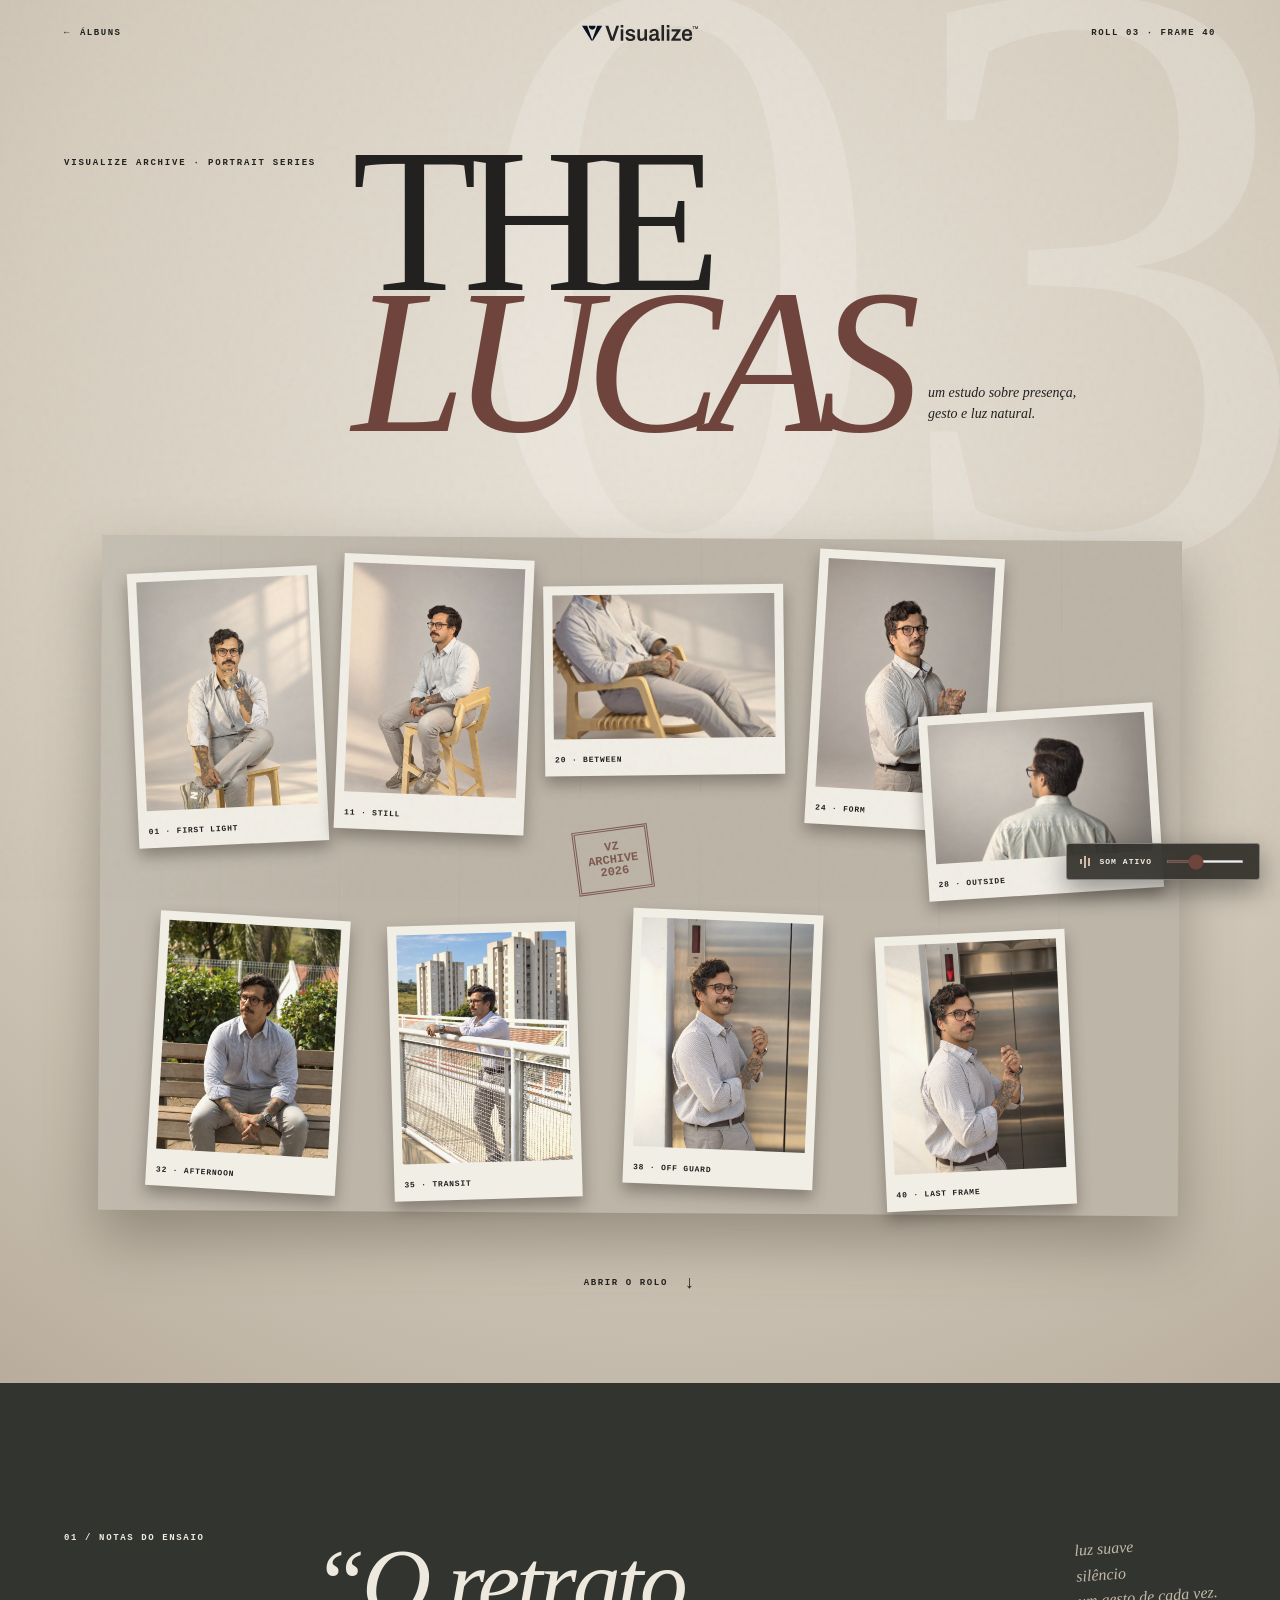
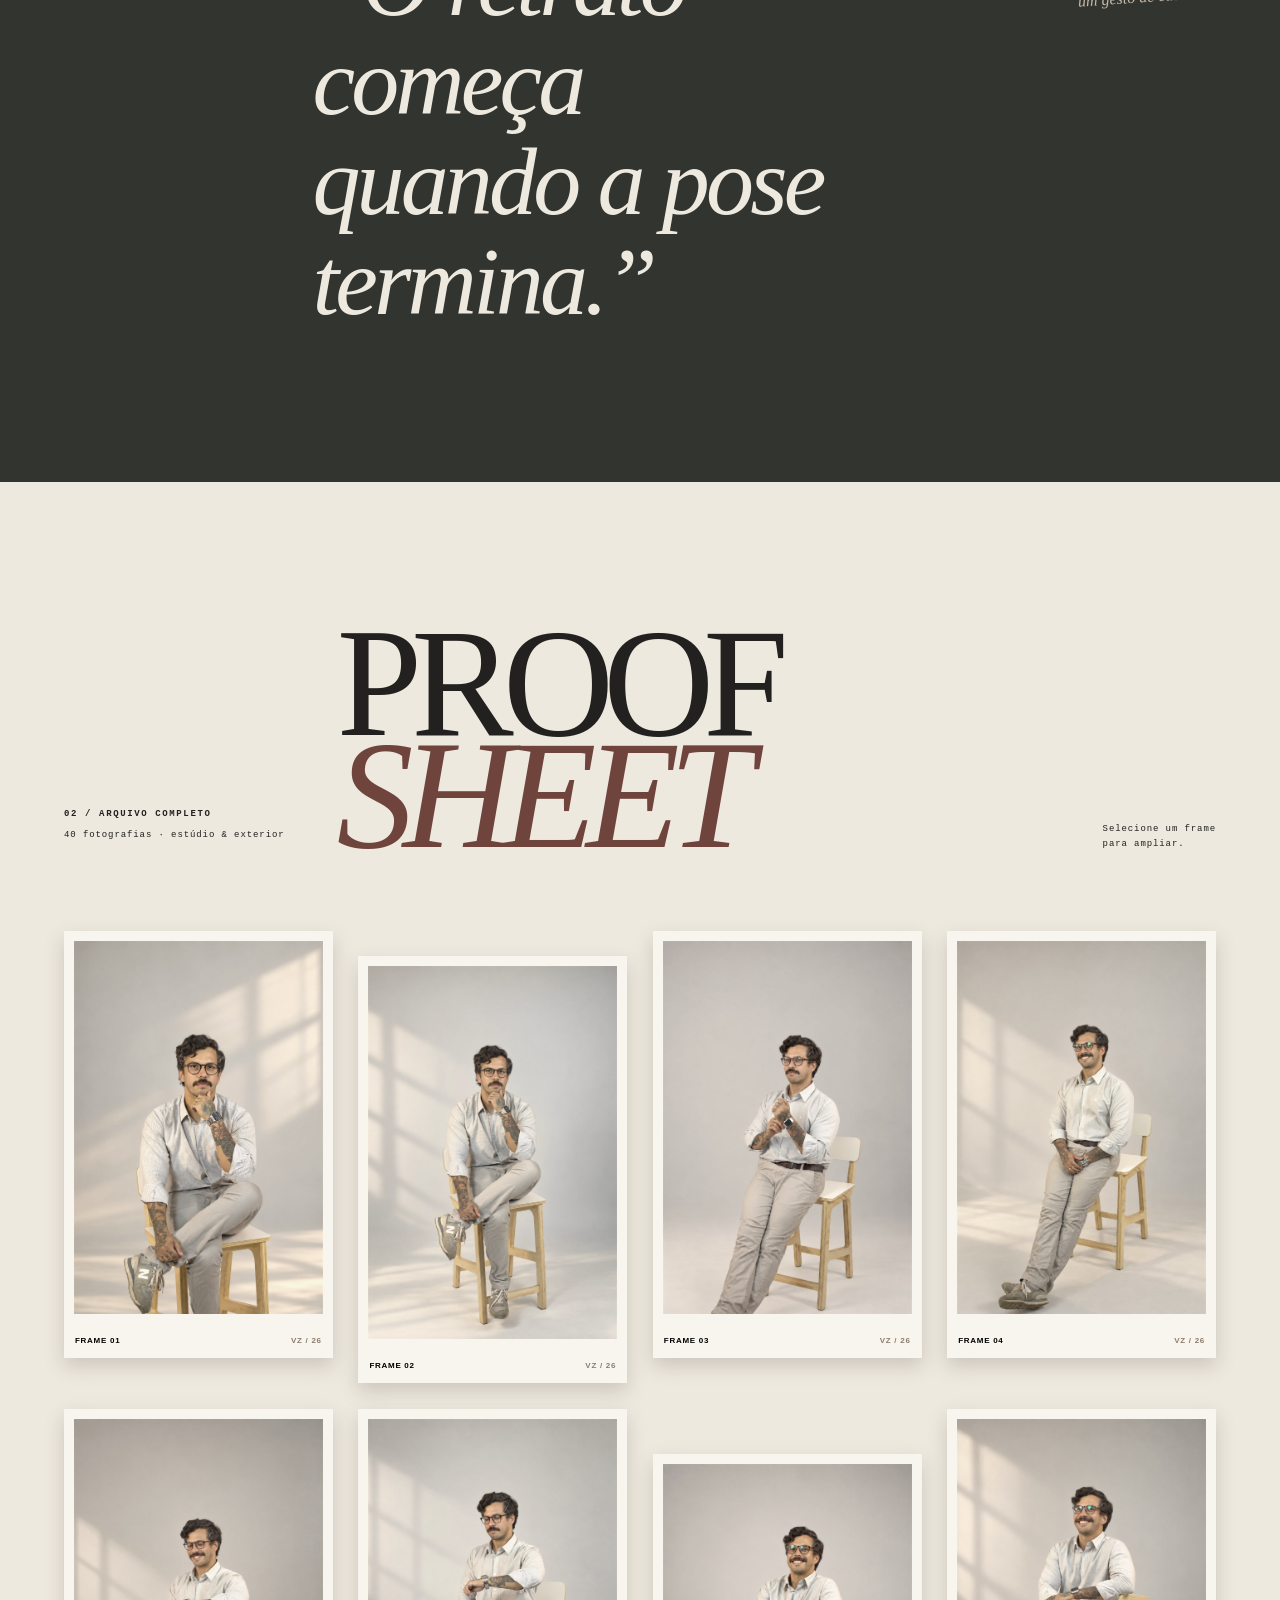
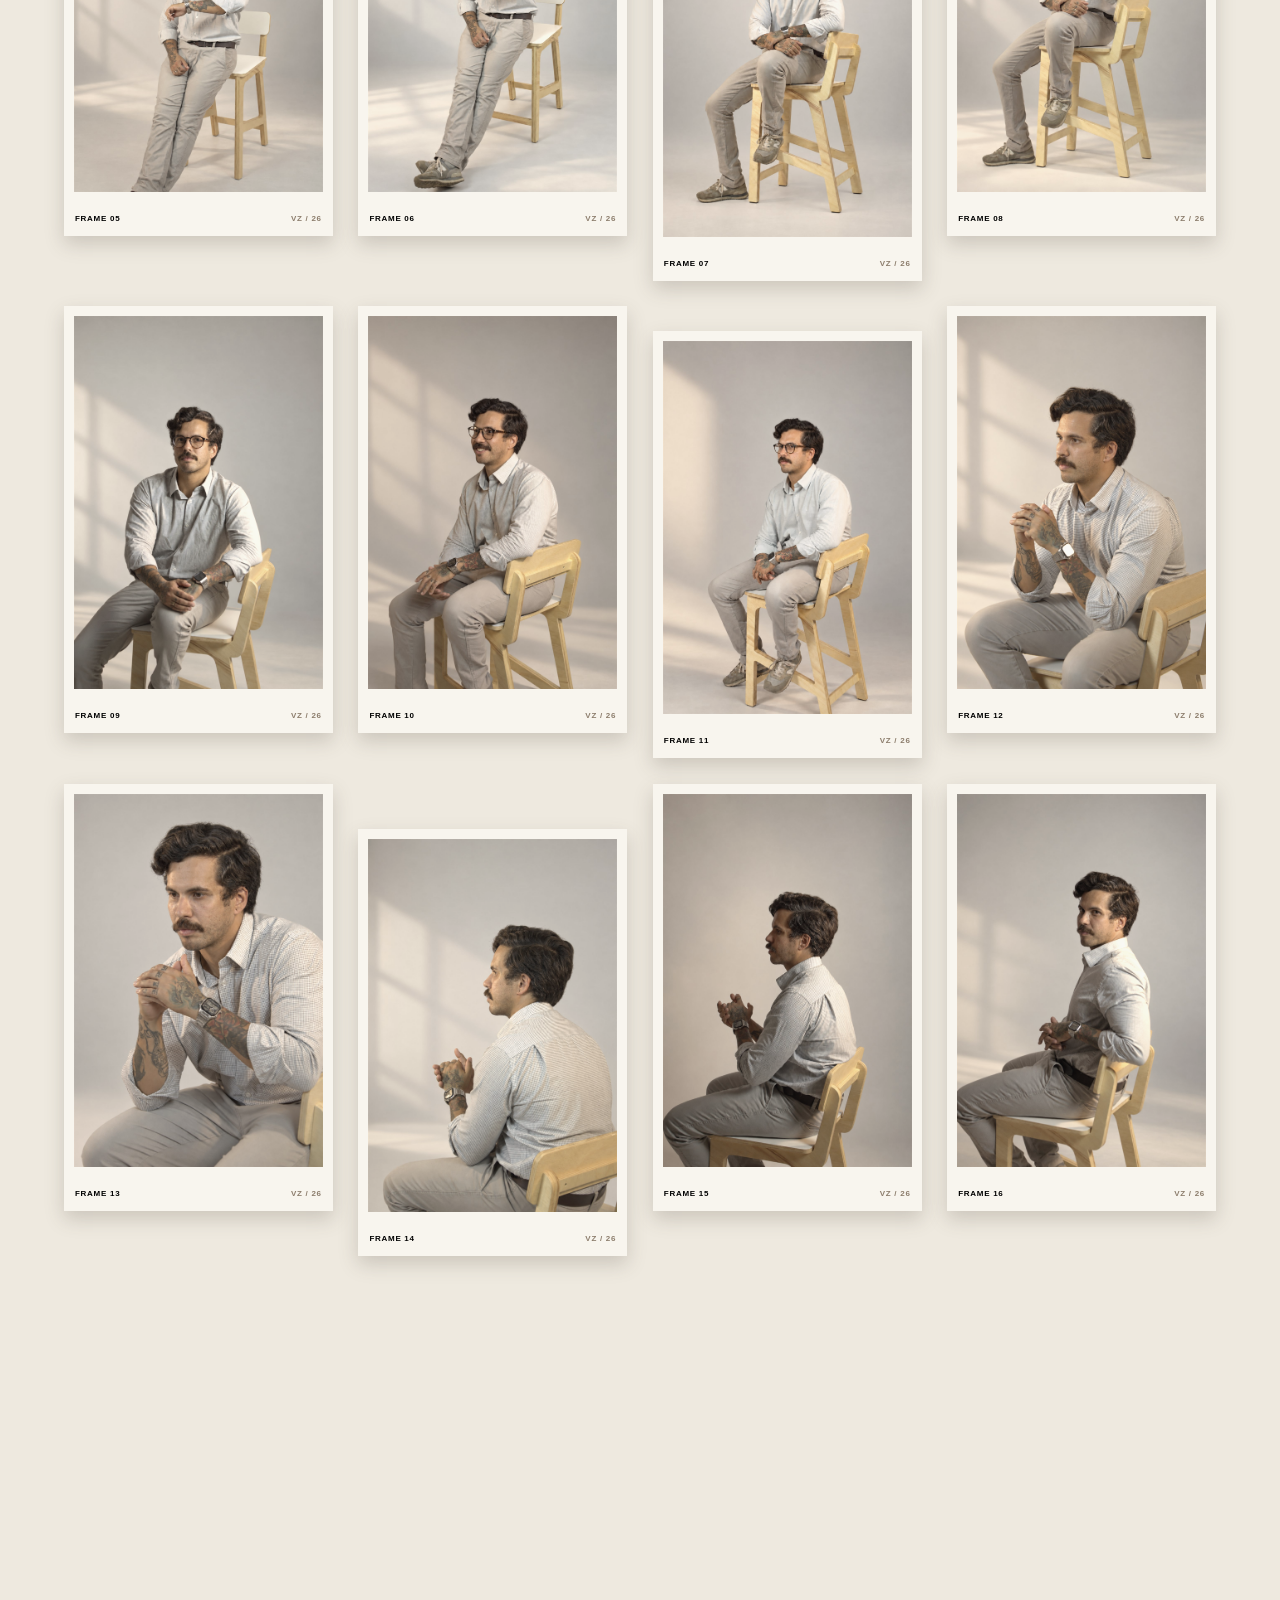
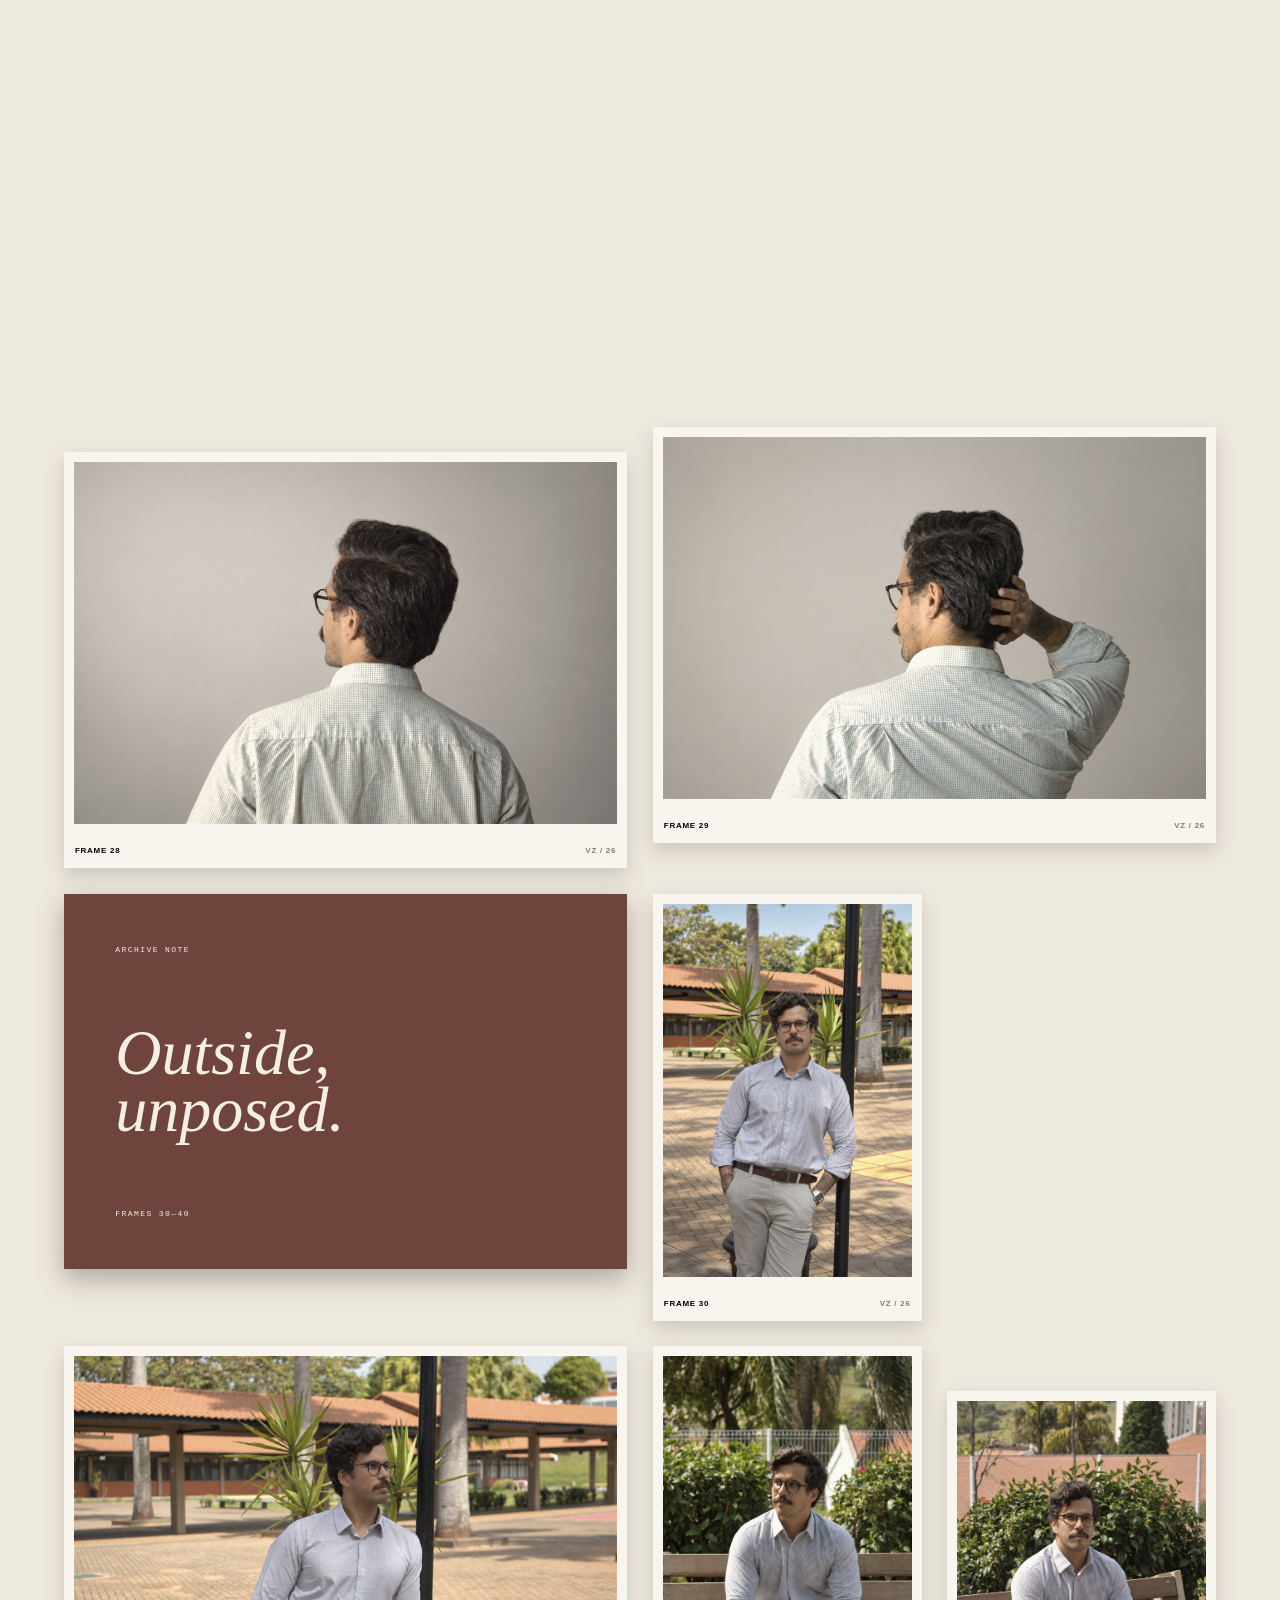
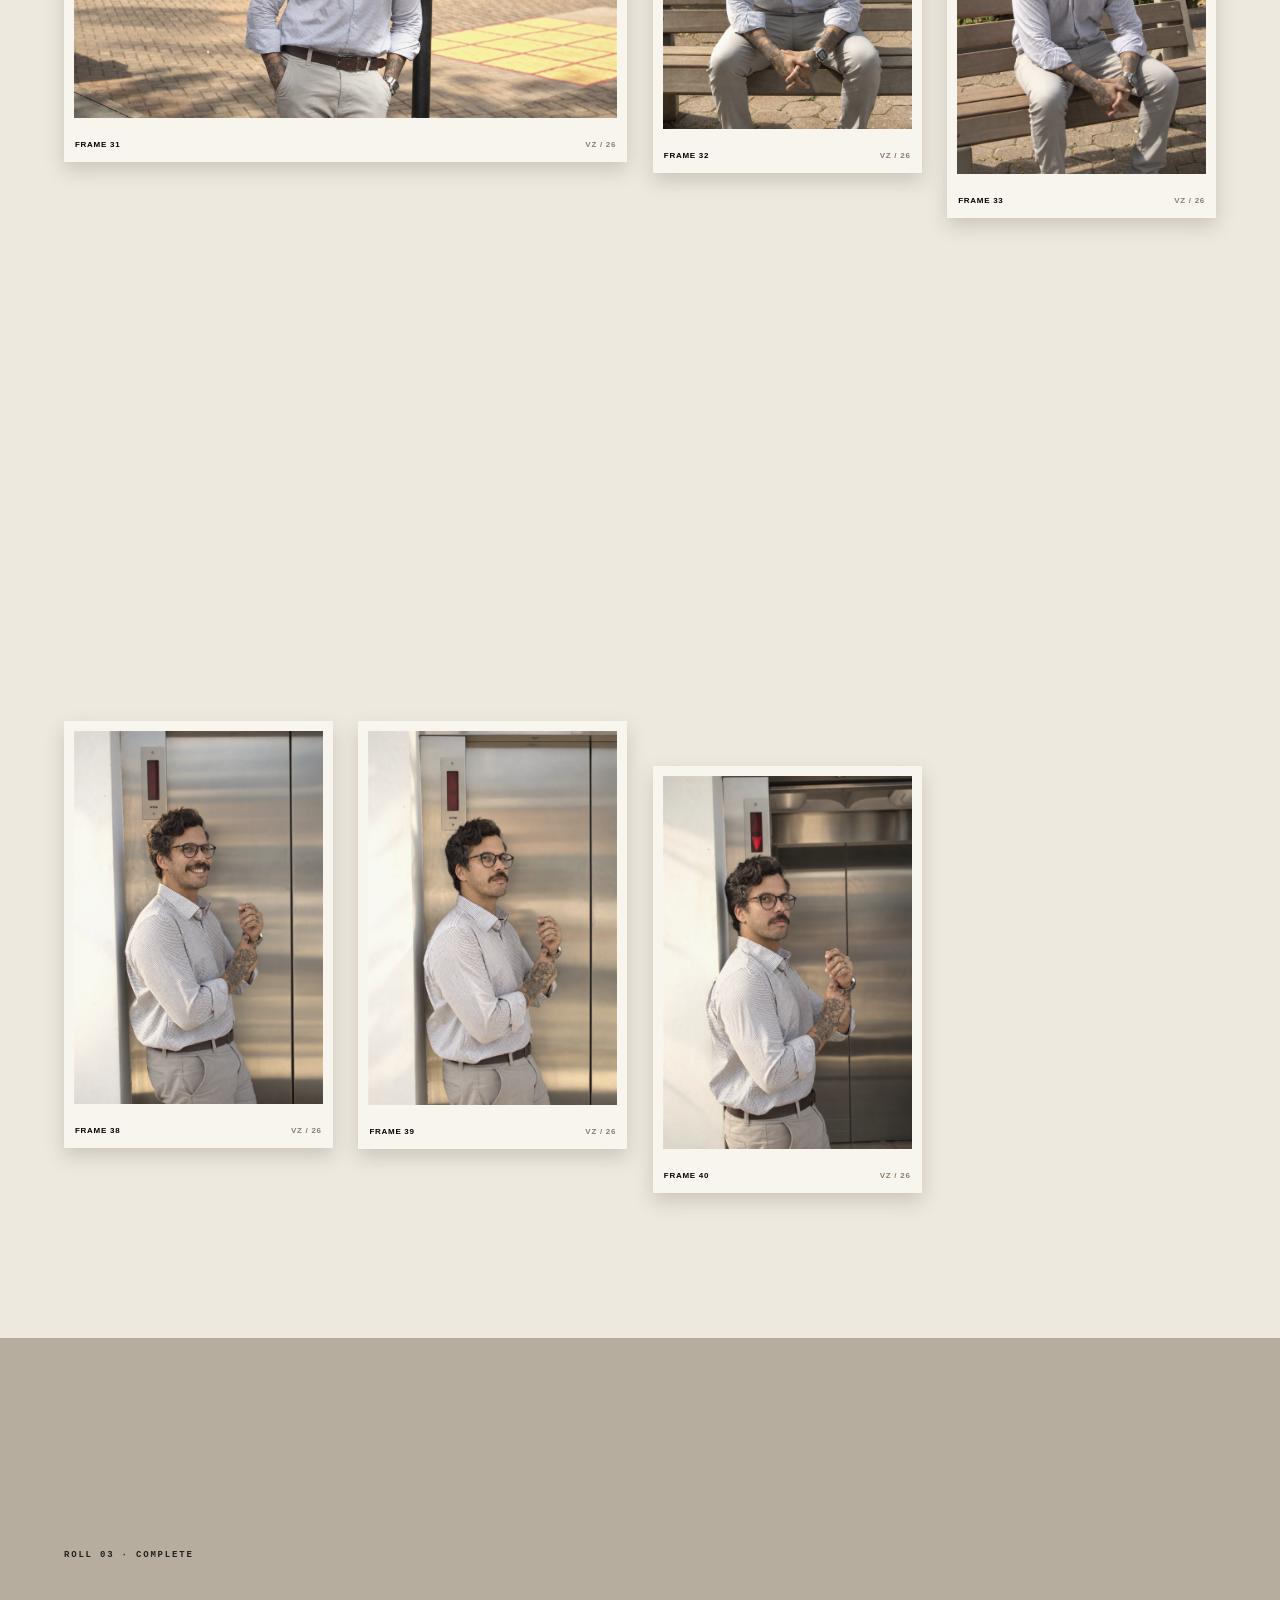
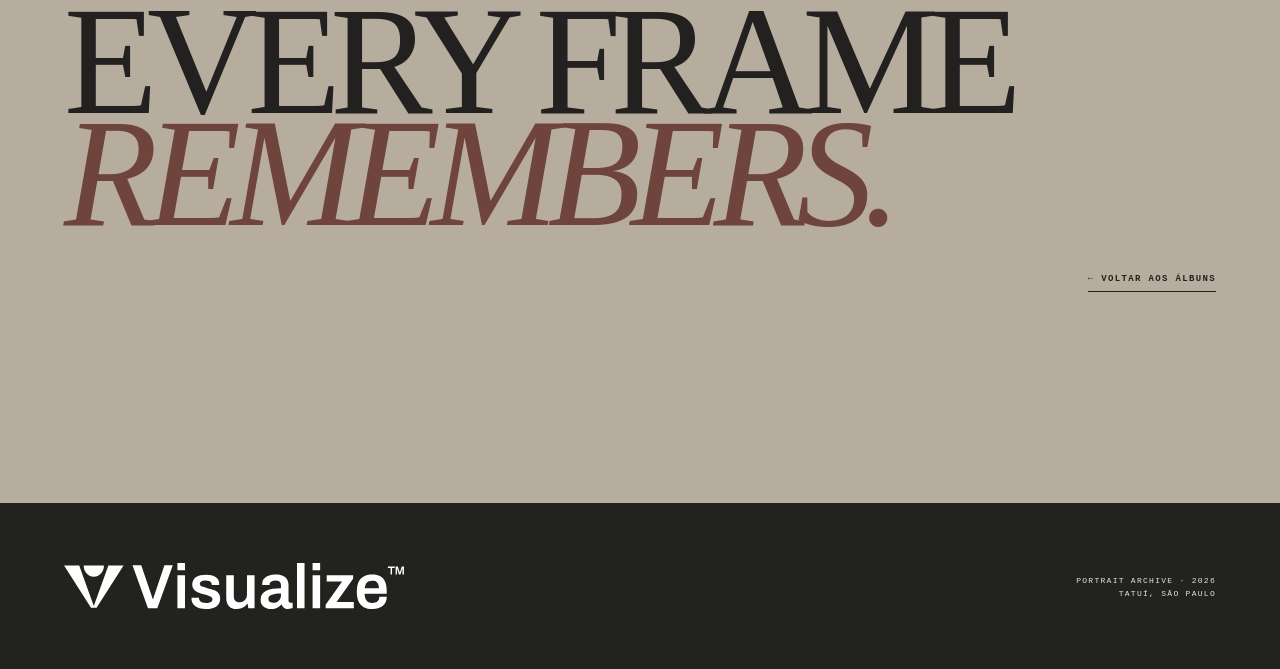
==== lucas/lucas.html @ 0d3614d7 "upload" ====
<!doctype html>
<html lang="pt-BR">
<head>
  <meta charset="UTF-8">
  <meta name="viewport" content="width=device-width, initial-scale=1.0, viewport-fit=cover">
  <meta name="theme-color" content="#d9d1c3">
  <meta name="description" content="The Lucas — ensaio fotográfico vintage pela Visualize Studio.">
  <title>The Lucas — Visualize Fotografia</title>
  <link rel="icon" href="../assets/logo.svg" type="image/svg+xml">
  <link rel="stylesheet" href="styles.css">
</head>
<body>
  <div class="world-entry" aria-hidden="true">
    <div class="entry-photo"></div><div class="entry-flash"></div>
    <p>REVELANDO O ARQUIVO <span>03</span></p>
  </div>
  <div class="scroll-progress" aria-hidden="true"><span></span></div>

  <header class="site-header">
    <a href="../index.html" class="back-link" aria-label="Voltar aos álbuns">← <span>ÁLBUNS</span></a>
    <a href="../index.html" class="brand" aria-label="Visualize Fotografia"><img src="../assets/logo.svg" alt="Visualize"></a>
    <span class="roll-id">ROLL 03 · FRAME 40</span>
  </header>

  <main>
    <section class="hero" aria-labelledby="album-title">
      <div class="hero-copy">
        <p class="eyebrow">VISUALIZE ARCHIVE · PORTRAIT SERIES</p>
        <h1 id="album-title">THE<br><em>LUCAS</em></h1>
        <p class="hero-note">um estudo sobre presença,<br>gesto e luz natural.</p>
      </div>

      <div class="contact-board" aria-label="Folha de contatos do ensaio">
        <figure class="instant p1"><img src="assets/photos/lucas-01.jpg" alt="Retrato de Lucas sentado" draggable="false"><figcaption>01 · FIRST LIGHT</figcaption></figure>
        <figure class="instant p2"><img src="assets/photos/lucas-11.jpg" alt="Retrato aproximado de Lucas" draggable="false"><figcaption>11 · STILL</figcaption></figure>
        <figure class="instant p3"><img src="assets/photos/lucas-20.jpg" alt="Retrato horizontal de Lucas" draggable="false"><figcaption>20 · BETWEEN</figcaption></figure>
        <figure class="instant p4"><img src="assets/photos/lucas-24.jpg" alt="Lucas em pé no estúdio" draggable="false"><figcaption>24 · FORM</figcaption></figure>
        <figure class="instant p5"><img src="assets/photos/lucas-28.jpg" alt="Lucas em retrato horizontal" draggable="false"><figcaption>28 · OUTSIDE</figcaption></figure>
        <figure class="instant p6"><img src="assets/photos/lucas-32.jpg" alt="Retrato externo de Lucas" draggable="false"><figcaption>32 · AFTERNOON</figcaption></figure>
        <figure class="instant p7"><img src="assets/photos/lucas-35.jpg" alt="Lucas próximo ao elevador" draggable="false"><figcaption>35 · TRANSIT</figcaption></figure>
        <figure class="instant p8"><img src="assets/photos/lucas-38.jpg" alt="Lucas sorrindo" draggable="false"><figcaption>38 · OFF GUARD</figcaption></figure>
        <figure class="instant p9"><img src="assets/photos/lucas-40.jpg" alt="Retrato final de Lucas" draggable="false"><figcaption>40 · LAST FRAME</figcaption></figure>
        <span class="archive-stamp">VZ<br>ARCHIVE<br>2026</span>
      </div>

      <a class="scroll-cue" href="#arquivo">ABRIR O ROLO <span>↓</span></a>
    </section>

    <section class="interlude reveal">
      <p class="index">01 / NOTAS DO ENSAIO</p>
      <blockquote>“O retrato começa<br>quando a pose termina.”</blockquote>
      <div class="hand-note">luz suave<br>silêncio<br>um gesto de cada vez.</div>
    </section>

    <section class="archive" id="arquivo" aria-labelledby="archive-title">
      <header class="archive-heading reveal">
        <div><p class="index">02 / ARQUIVO COMPLETO</p><p>40 fotografias · estúdio &amp; exterior</p></div>
        <h2 id="archive-title">PROOF<br><em>SHEET</em></h2>
        <span>Selecione um frame<br>para ampliar.</span>
      </header>
      <div class="contact-grid" id="contact-grid"></div>
    </section>

    <section class="last-note reveal">
      <span>ROLL 03 · COMPLETE</span>
      <h2>EVERY FRAME<br><em>REMEMBERS.</em></h2>
      <a href="../index.html">← VOLTAR AOS ÁLBUNS</a>
    </section>
  </main>

  <footer><img src="../assets/logo.svg" alt="Visualize"><p>PORTRAIT ARCHIVE · 2026<br>TATUÍ, SÃO PAULO</p></footer>

  <div class="sound-control is-playing" aria-label="Controle da música de fundo">
    <button id="sound-toggle" type="button" aria-label="Silenciar música" aria-pressed="true">
      <span class="sound-icon" aria-hidden="true"><i></i><i></i><i></i></span><span id="sound-label">SOM ATIVO</span>
    </button>
    <input id="volume" type="range" min="0" max="100" value="35" aria-label="Volume da música">
  </div>
  <div id="youtube-player" class="youtube-player" aria-hidden="true"></div>

  <dialog class="lightbox" id="lightbox" aria-label="Visualização ampliada">
    <button class="close" type="button" aria-label="Fechar">×</button>
    <button class="nav previous" type="button" aria-label="Foto anterior">←</button>
    <figure><img src="" alt=""><figcaption><span id="lightbox-count"></span><strong>THE LUCAS · VISUALIZE ARCHIVE</strong></figcaption></figure>
    <button class="nav next" type="button" aria-label="Próxima foto">→</button>
  </dialog>

  <script src="script.js"></script>
  <script src="https://www.youtube.com/iframe_api" async></script>
</body>
</html>
---- lucas/styles.css ----
:root{--paper:#d9d1c3;--paper-light:#eee9df;--ink:#22211f;--faded:#6f443c;--olive:#596052;--line:rgba(34,33,31,.22);--pad:clamp(18px,5vw,78px)}
*{box-sizing:border-box}html{scroll-behavior:smooth;background:var(--paper)}body{margin:0;background:var(--paper);color:var(--ink);font-family:"Courier New",monospace;overflow-x:hidden}body::before{content:"";position:fixed;z-index:100;inset:0;pointer-events:none;opacity:.23;mix-blend-mode:multiply;background-image:url("data:image/svg+xml,%3Csvg viewBox='0 0 180 180' xmlns='http://www.w3.org/2000/svg'%3E%3Cfilter id='n'%3E%3CfeTurbulence type='fractalNoise' baseFrequency='.78' numOctaves='4' stitchTiles='stitch'/%3E%3C/filter%3E%3Crect width='100%25' height='100%25' filter='url(%23n)' opacity='.19'/%3E%3C/svg%3E")}a{color:inherit;text-decoration:none}button,img,a{-webkit-user-select:none;user-select:none;-webkit-user-drag:none}.scroll-progress{position:fixed;z-index:140;left:0;top:0;width:100%;height:3px}.scroll-progress span{display:block;width:100%;height:100%;background:var(--faded);transform:scaleX(0);transform-origin:left}
.world-entry{position:fixed;z-index:9999;inset:0;display:grid;place-items:center;background:#1c1b18;overflow:hidden;animation:entry-exit 1.65s ease forwards}.entry-photo{position:absolute;width:min(390px,65vw);aspect-ratio:.67;padding:12px 12px 65px;background:#eee9df;box-shadow:0 30px 80px #000;transform:rotate(-3deg);animation:develop 1.45s cubic-bezier(.4,0,.2,1) forwards}.entry-photo::before{content:"";display:block;width:100%;height:100%;background:url("../assets/covers/lucas.webp") center/cover;filter:sepia(.25)}.entry-flash{position:absolute;inset:0;background:white;animation:flash 1.1s ease forwards}.world-entry p{position:absolute;bottom:8%;padding:8px 12px;background:#e8e1d5;font-size:9px;font-weight:700;letter-spacing:.2em}.world-entry p span{color:var(--faded);margin-left:16px}.world-entry.is-finished{display:none}@keyframes develop{0%{transform:scale(.22) rotate(-10deg);filter:brightness(2) blur(8px)}55%{filter:brightness(1.1) blur(0)}100%{transform:scale(2.5) rotate(2deg);filter:brightness(.7) blur(3px)}}@keyframes flash{0%{opacity:1}12%{opacity:.15}25%{opacity:.8}45%,100%{opacity:0}}@keyframes entry-exit{0%,72%{opacity:1}100%{opacity:0;visibility:hidden}}
.site-header{position:absolute;z-index:20;top:0;left:0;width:100%;display:grid;grid-template-columns:1fr auto 1fr;align-items:center;padding:25px var(--pad);font-size:9px;font-weight:700;letter-spacing:.17em}.back-link{display:flex;gap:9px;align-items:center}.brand img{display:block;width:116px;filter:brightness(.15)}.roll-id{justify-self:end}
.hero{position:relative;min-height:1180px;padding:150px var(--pad) 90px;background:radial-gradient(circle at 52% 30%,#e9e3d9 0,#d6cdbf 55%,#b8ad9d 100%);overflow:hidden}.hero::before{content:"03";position:absolute;right:-.04em;top:-.18em;font:400 min(70vw,850px)/1 Georgia,serif;color:rgba(255,255,255,.17)}.hero-copy{position:relative;z-index:2;display:grid;grid-template-columns:1fr 2fr 1fr;align-items:end}.eyebrow{align-self:start;margin:8px 0 0;font-size:9px;font-weight:700;letter-spacing:.2em}.hero h1{margin:0;font:400 clamp(92px,16vw,245px)/.69 Georgia,serif;letter-spacing:-.07em}.hero h1 em{color:var(--faded);font-style:italic}.hero-note{margin:0 0 9px;font-family:Georgia,serif;font-size:14px;font-style:italic;line-height:1.5}
.contact-board{position:relative;width:min(1080px,96vw);height:675px;margin:105px auto 0;padding:20px;background:#bdb5a8;box-shadow:0 28px 60px #443b3066;transform:rotate(.35deg);isolation:isolate}.contact-board::before{content:"";position:absolute;inset:0;z-index:-1;background:linear-gradient(110deg,#fff2,transparent 30%),repeating-linear-gradient(90deg,transparent 0 119px,#675d5112 120px)}.instant{position:absolute;margin:0;padding:9px 9px 37px;background:#f1eee6;box-shadow:0 8px 15px #332b2466;transition:transform .4s ease,filter .4s ease}.instant:hover{z-index:12;transform:rotate(0) scale(1.06)!important;filter:saturate(1.08)}.instant img{display:block;width:100%;height:100%;object-fit:cover;filter:sepia(.11) contrast(.94)}.instant figcaption{position:absolute;bottom:12px;left:10px;font-size:8px;font-weight:700;letter-spacing:.1em}.p1{left:3%;top:5%;width:190px;height:275px;transform:rotate(-3deg)}.p2{left:22%;top:3%;width:190px;height:275px;transform:rotate(2deg)}.p3{left:41%;top:7%;width:240px;height:190px;transform:rotate(-1deg)}.p4{right:17%;top:2%;width:185px;height:275px;transform:rotate(3deg)}.p5{right:2%;top:25%;width:235px;height:185px;transform:rotate(-4deg)}.p6{left:5%;bottom:3%;width:190px;height:275px;transform:rotate(3deg)}.p7{left:27%;bottom:2%;width:188px;height:275px;transform:rotate(-2deg)}.p8{left:49%;bottom:4%;width:190px;height:275px;transform:rotate(2deg)}.p9{right:10%;bottom:1%;width:190px;height:275px;transform:rotate(-3deg)}.archive-stamp{position:absolute;z-index:15;left:44%;top:43%;padding:10px;border:3px double var(--faded);color:var(--faded);font-size:12px;font-weight:700;line-height:1.05;text-align:center;transform:rotate(-8deg);opacity:.8}.scroll-cue{display:flex;justify-content:center;align-items:center;gap:16px;margin:60px auto 0;width:max-content;font-size:9px;font-weight:700;letter-spacing:.18em}.scroll-cue span{font-size:18px}
.interlude{position:relative;display:grid;grid-template-columns:1fr 3fr 1fr;gap:30px;align-items:start;padding:150px var(--pad);background:#32342f;color:#eee9df}.index{margin:0;font-size:9px;font-weight:700;letter-spacing:.18em}.interlude blockquote{margin:0;font:italic clamp(48px,7.5vw,112px)/1.04 Georgia,serif;letter-spacing:-.04em}.hand-note{justify-self:end;color:#c4b9a8;font:italic 16px/1.6 Georgia,serif;transform:rotate(-4deg)}
.archive{padding:145px var(--pad);background:var(--paper-light)}.archive-heading{display:grid;grid-template-columns:1fr 2.5fr 1fr;gap:30px;align-items:end;margin-bottom:80px}.archive-heading>div>p:last-child,.archive-heading>span{font-size:9px;line-height:1.6;letter-spacing:.1em}.archive-heading h2,.last-note h2{margin:0;font:400 clamp(76px,12vw,175px)/.73 Georgia,serif;letter-spacing:-.07em}.archive-heading h2 em,.last-note h2 em{font-style:italic;color:var(--faded)}.archive-heading>span{justify-self:end}
.contact-grid{display:grid;grid-template-columns:repeat(4,1fr);gap:clamp(13px,2vw,30px);align-items:start}.frame{position:relative;margin:0;padding:10px 10px 44px;border:0;background:#f8f5ee;box-shadow:0 8px 18px #544b3e38;cursor:zoom-in;transform:rotate(var(--rotation));transition:transform .45s ease,box-shadow .45s ease}.frame.landscape{grid-column:span 2}.frame:nth-child(7n){margin-top:45px}.frame:nth-child(9n+2){margin-top:25px}.frame:hover{z-index:4;transform:rotate(0) translateY(-8px) scale(1.025);box-shadow:0 18px 32px #41392e55}.frame img{display:block;width:100%;aspect-ratio:.667;object-fit:cover;filter:sepia(.12) saturate(.86) contrast(.95);transition:filter .4s}.frame.landscape img{aspect-ratio:1.5}.frame:hover img{filter:none}.frame-meta{position:absolute;left:11px;right:11px;bottom:13px;display:flex;justify-content:space-between;font-size:8px;font-weight:700;letter-spacing:.09em}.frame-meta span:last-child{color:#8d7e6d}.divider-card{grid-column:span 2;aspect-ratio:1.5;padding:clamp(24px,4vw,65px);display:flex;flex-direction:column;justify-content:space-between;background:var(--faded);color:#f5eee3;transform:rotate(-1deg);box-shadow:0 10px 25px #4d403666}.divider-card strong{font:italic clamp(34px,5vw,74px)/.9 Georgia,serif}.divider-card small{font-size:8px;letter-spacing:.18em}
.last-note{min-height:85vh;padding:150px var(--pad);display:flex;flex-direction:column;justify-content:center;background:#b7ad9f}.last-note>span{font-size:9px;font-weight:700;letter-spacing:.2em}.last-note h2{margin:45px 0}.last-note a{align-self:flex-end;padding-bottom:7px;border-bottom:1px solid;font-size:9px;font-weight:700;letter-spacing:.15em}footer{display:flex;justify-content:space-between;align-items:flex-end;padding:60px var(--pad);background:#22231f;color:#e9e3d9}footer img{width:min(340px,46vw);filter:brightness(0) invert(1)}footer p{text-align:right;font-size:8px;line-height:1.7;letter-spacing:.16em}
.reveal{opacity:0;transform:translateY(35px);transition:opacity .8s ease,transform .8s ease}.reveal.is-visible{opacity:1;transform:none}.sound-control{position:fixed;z-index:160;right:20px;bottom:20px;display:flex;align-items:center;gap:12px;padding:10px 13px;border:1px solid #f4eee766;border-radius:3px;background:#272620dd;color:#f3ede3;box-shadow:0 10px 28px #0006;backdrop-filter:blur(14px)}.sound-control button{display:flex;align-items:center;gap:9px;padding:0;border:0;background:transparent;color:inherit;cursor:pointer}.sound-control button>span:last-child{font:700 8px/1 "Courier New",monospace;letter-spacing:.13em}.sound-control input{width:78px;height:3px;accent-color:var(--faded)}.sound-icon{display:flex;align-items:center;gap:2px;height:15px}.sound-icon i{display:block;width:2px;height:5px;background:#d2b8a5;animation:wave .7s ease-in-out infinite alternate;animation-play-state:paused}.sound-icon i:nth-child(2){height:12px;animation-delay:-.2s}.sound-icon i:nth-child(3){height:8px;animation-delay:-.4s}.sound-control.is-playing .sound-icon i{animation-play-state:running}@keyframes wave{to{height:15px}}.youtube-player{position:fixed;left:-100px;top:-100px;width:1px;height:1px;overflow:hidden}
.lightbox{width:100vw;max-width:none;height:100vh;max-height:none;margin:0;padding:25px;border:0;background:#1b1a17f7;color:#eee9df;overflow:hidden}.lightbox::backdrop{background:#111}.lightbox[open]{display:grid;grid-template-columns:75px 1fr 75px;align-items:center}.lightbox figure{height:calc(100vh - 50px);margin:0;display:flex;flex-direction:column;align-items:center;justify-content:center}.lightbox figure img{max-width:100%;max-height:calc(100% - 45px);object-fit:contain;padding:10px;background:#eee9df;box-shadow:0 15px 50px #000}.lightbox figcaption{width:min(100%,820px);display:flex;justify-content:space-between;padding-top:13px;font-size:8px;letter-spacing:.13em}.lightbox button{border:0;background:transparent;color:inherit;cursor:pointer}.close{position:absolute;right:22px;top:12px;font-size:32px}.nav{font-size:27px}.nav:hover,.close:hover{color:#c99f8d}
@media(max-width:900px){.hero-copy,.archive-heading,.interlude{grid-template-columns:1fr}.hero-note{margin-top:30px}.contact-board{height:600px}.p1,.p6{left:-3%}.p2{left:18%}.p3{left:38%}.p4{right:12%}.p5{right:-5%}.p7{left:24%}.p8{left:48%}.p9{right:2%}.interlude blockquote{margin-top:50px}.hand-note{justify-self:start}.archive-heading>span{justify-self:start}.contact-grid{grid-template-columns:repeat(3,1fr)}}
@media(max-width:640px){.site-header{padding-top:19px}.brand img{width:92px}.roll-id{font-size:7px}.back-link span{display:none}.hero{min-height:1020px;padding-top:120px}.hero-copy{display:block}.hero h1{margin-top:30px;font-size:28vw}.contact-board{width:116vw;height:610px;margin-left:-13vw;margin-top:75px}.p1{left:4%;top:5%;width:140px;height:210px}.p2{left:37%;top:2%;width:145px;height:215px}.p3{right:1%;left:auto;top:12%;width:180px;height:145px}.p4{left:5%;top:38%;width:145px;height:215px}.p5{display:none}.p6{left:38%;bottom:5%;width:145px;height:215px}.p7{display:none}.p8{right:2%;left:auto;bottom:20%;width:145px;height:215px}.p9{right:9%;bottom:-4%;width:140px;height:205px}.archive-stamp{left:38%;top:38%}.interlude,.archive,.last-note{padding-top:100px;padding-bottom:100px}.interlude blockquote{font-size:13vw}.archive-heading h2{font-size:24vw}.contact-grid{grid-template-columns:repeat(2,1fr);gap:10px}.frame,.frame.landscape{grid-column:span 1;padding:6px 6px 33px}.frame.landscape img{aspect-ratio:1.5}.frame:nth-child(7n),.frame:nth-child(9n+2){margin-top:25px}.frame-meta{bottom:10px;font-size:6px}.divider-card{grid-column:span 2;aspect-ratio:2;padding:25px}.last-note h2{font-size:17vw}.sound-control{right:11px;bottom:11px;padding:9px}.sound-control input{width:56px}.lightbox{padding:12px}.lightbox[open]{grid-template-columns:35px 1fr 35px}.lightbox figure{height:calc(100vh - 24px)}.lightbox figcaption{font-size:6px}.close{right:10px;top:3px}footer p{font-size:6px}}
@media(prefers-reduced-motion:reduce){html{scroll-behavior:auto}.reveal{opacity:1;transform:none;transition:none}.world-entry{animation:entry-exit .25s linear forwards}.entry-photo,.entry-flash{animation:none}}
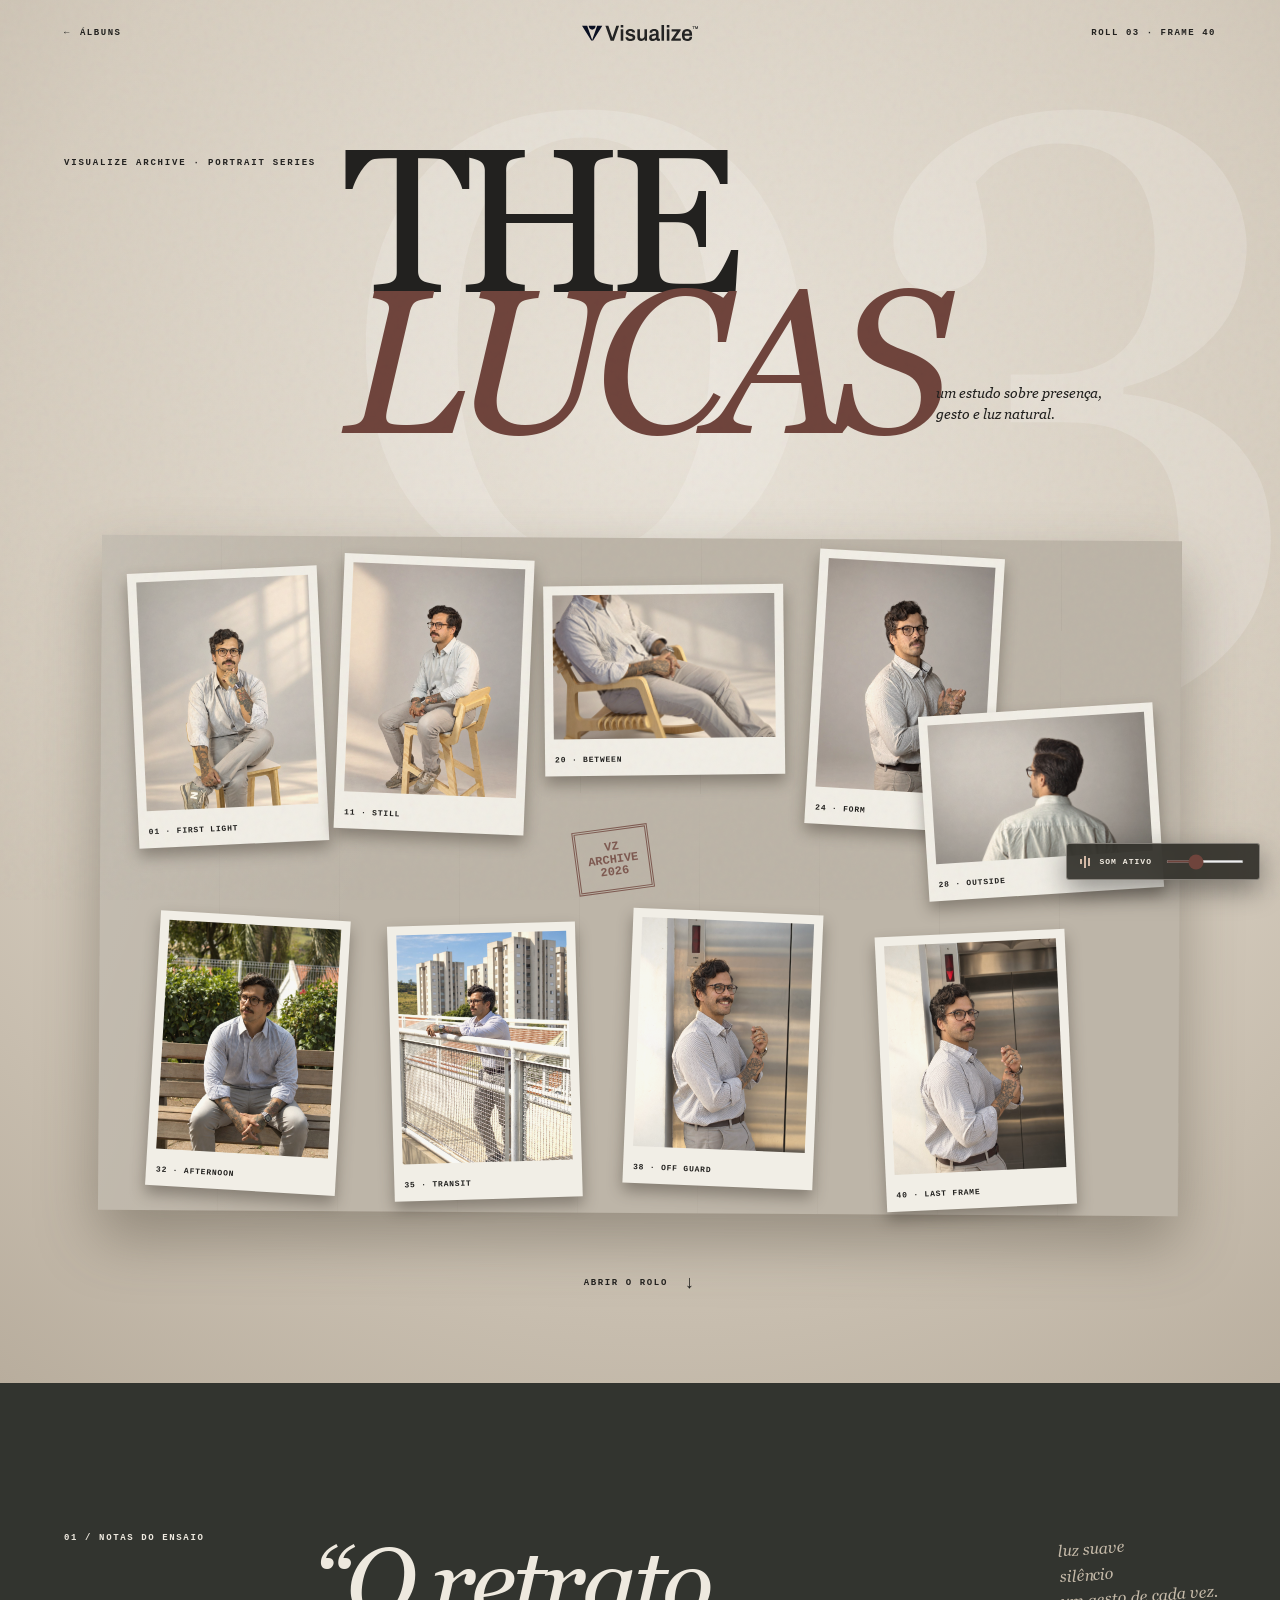
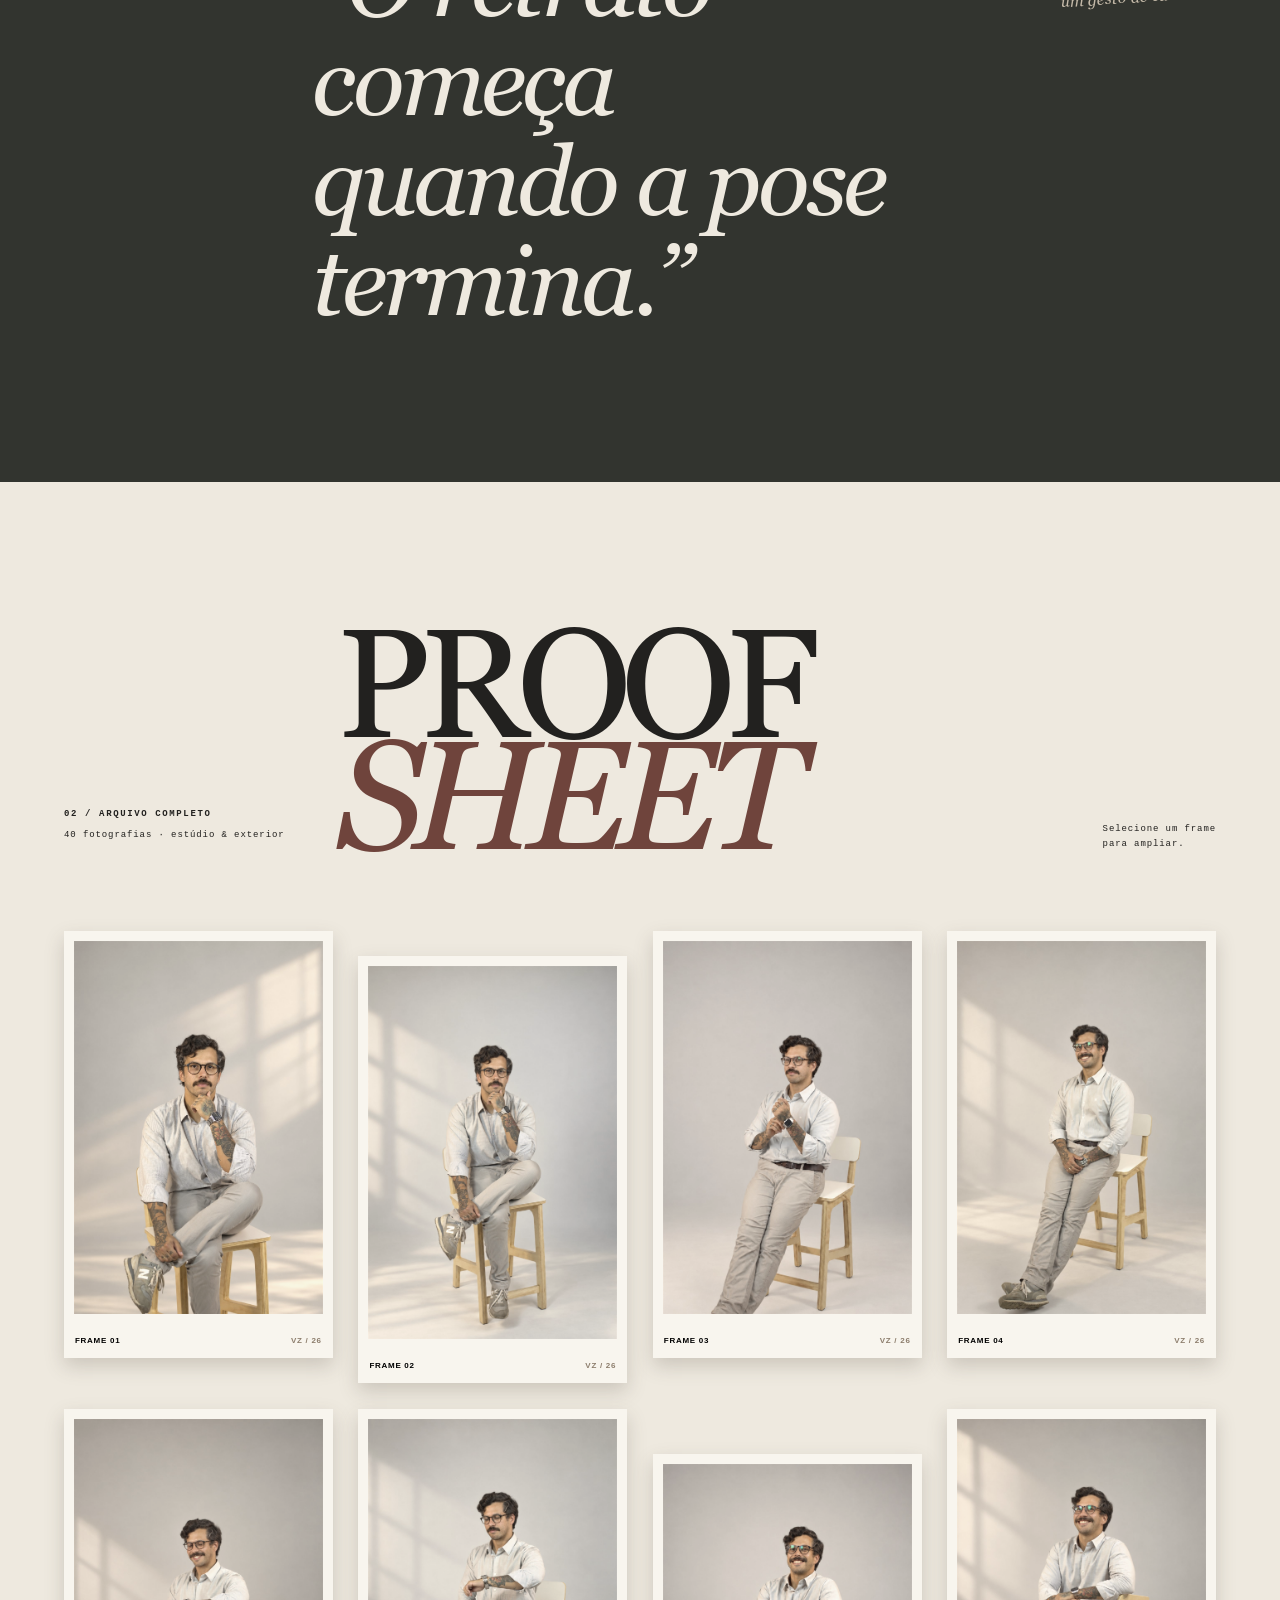
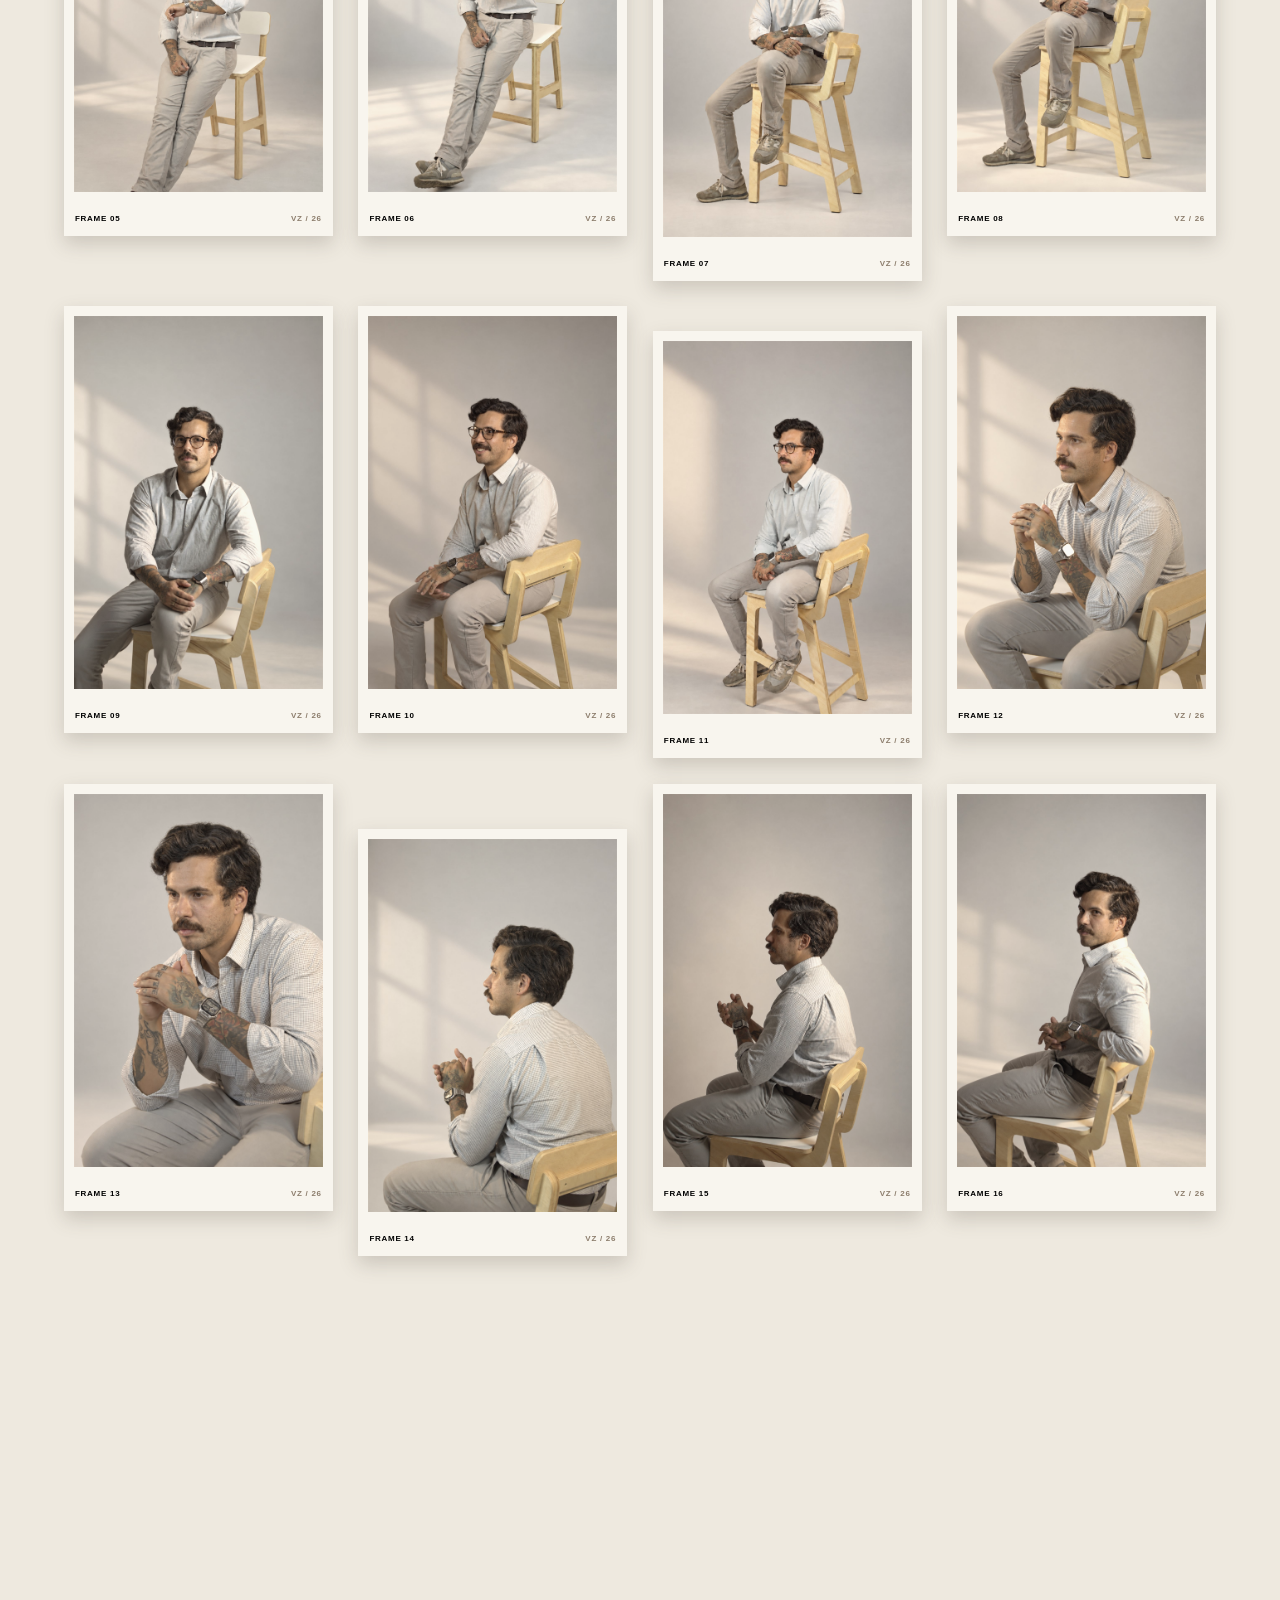
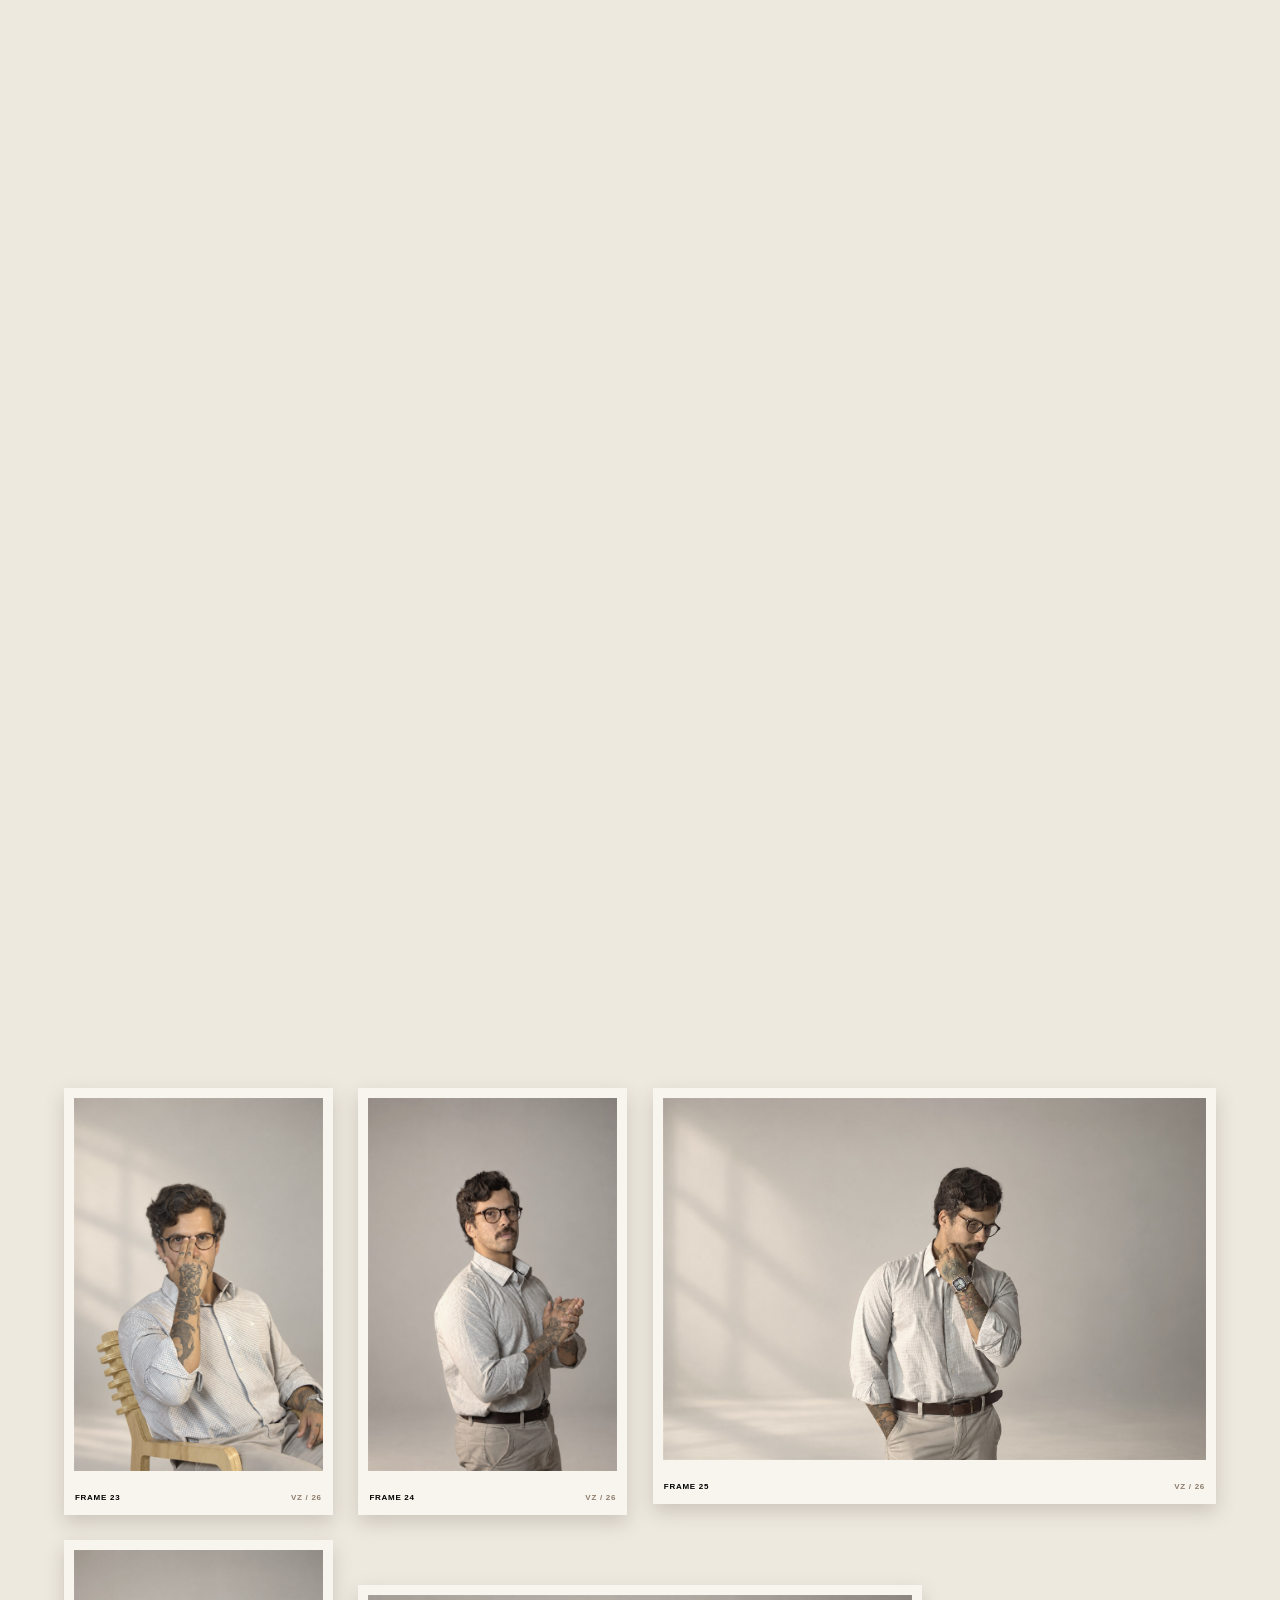
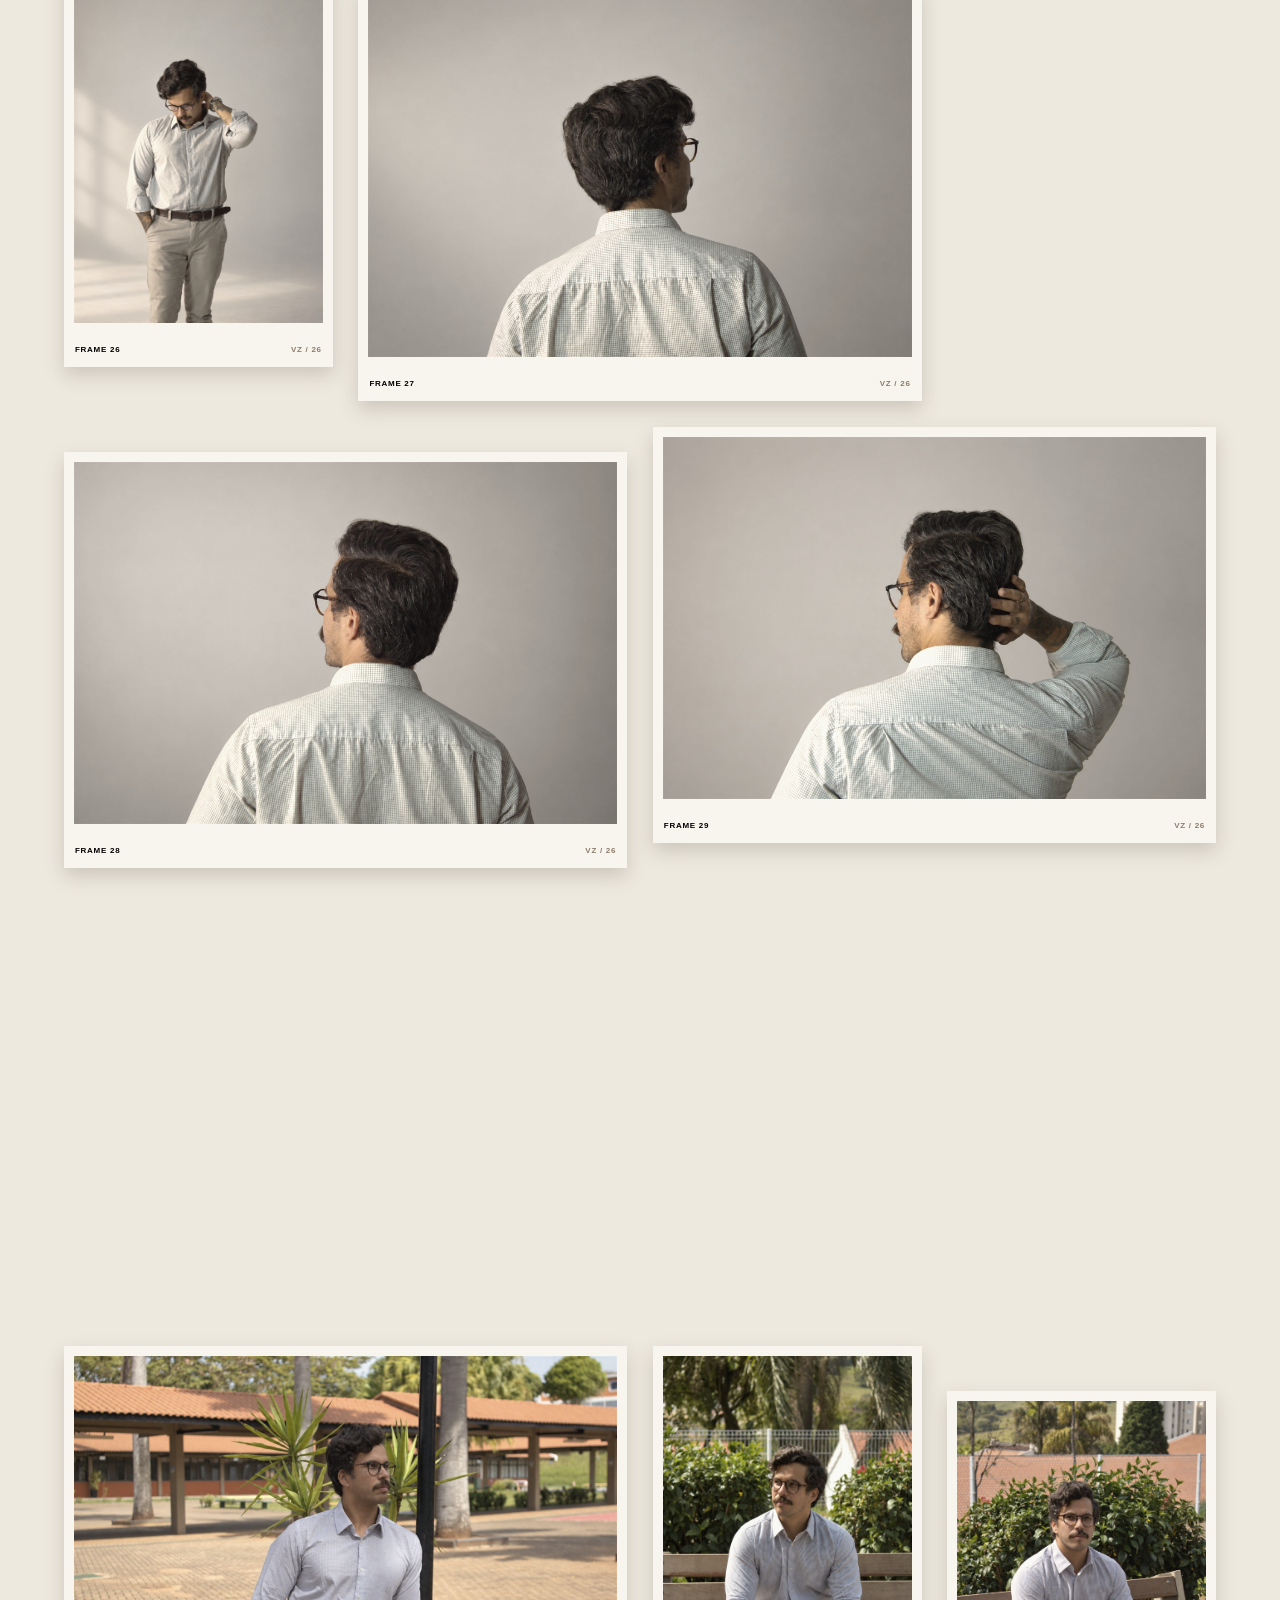
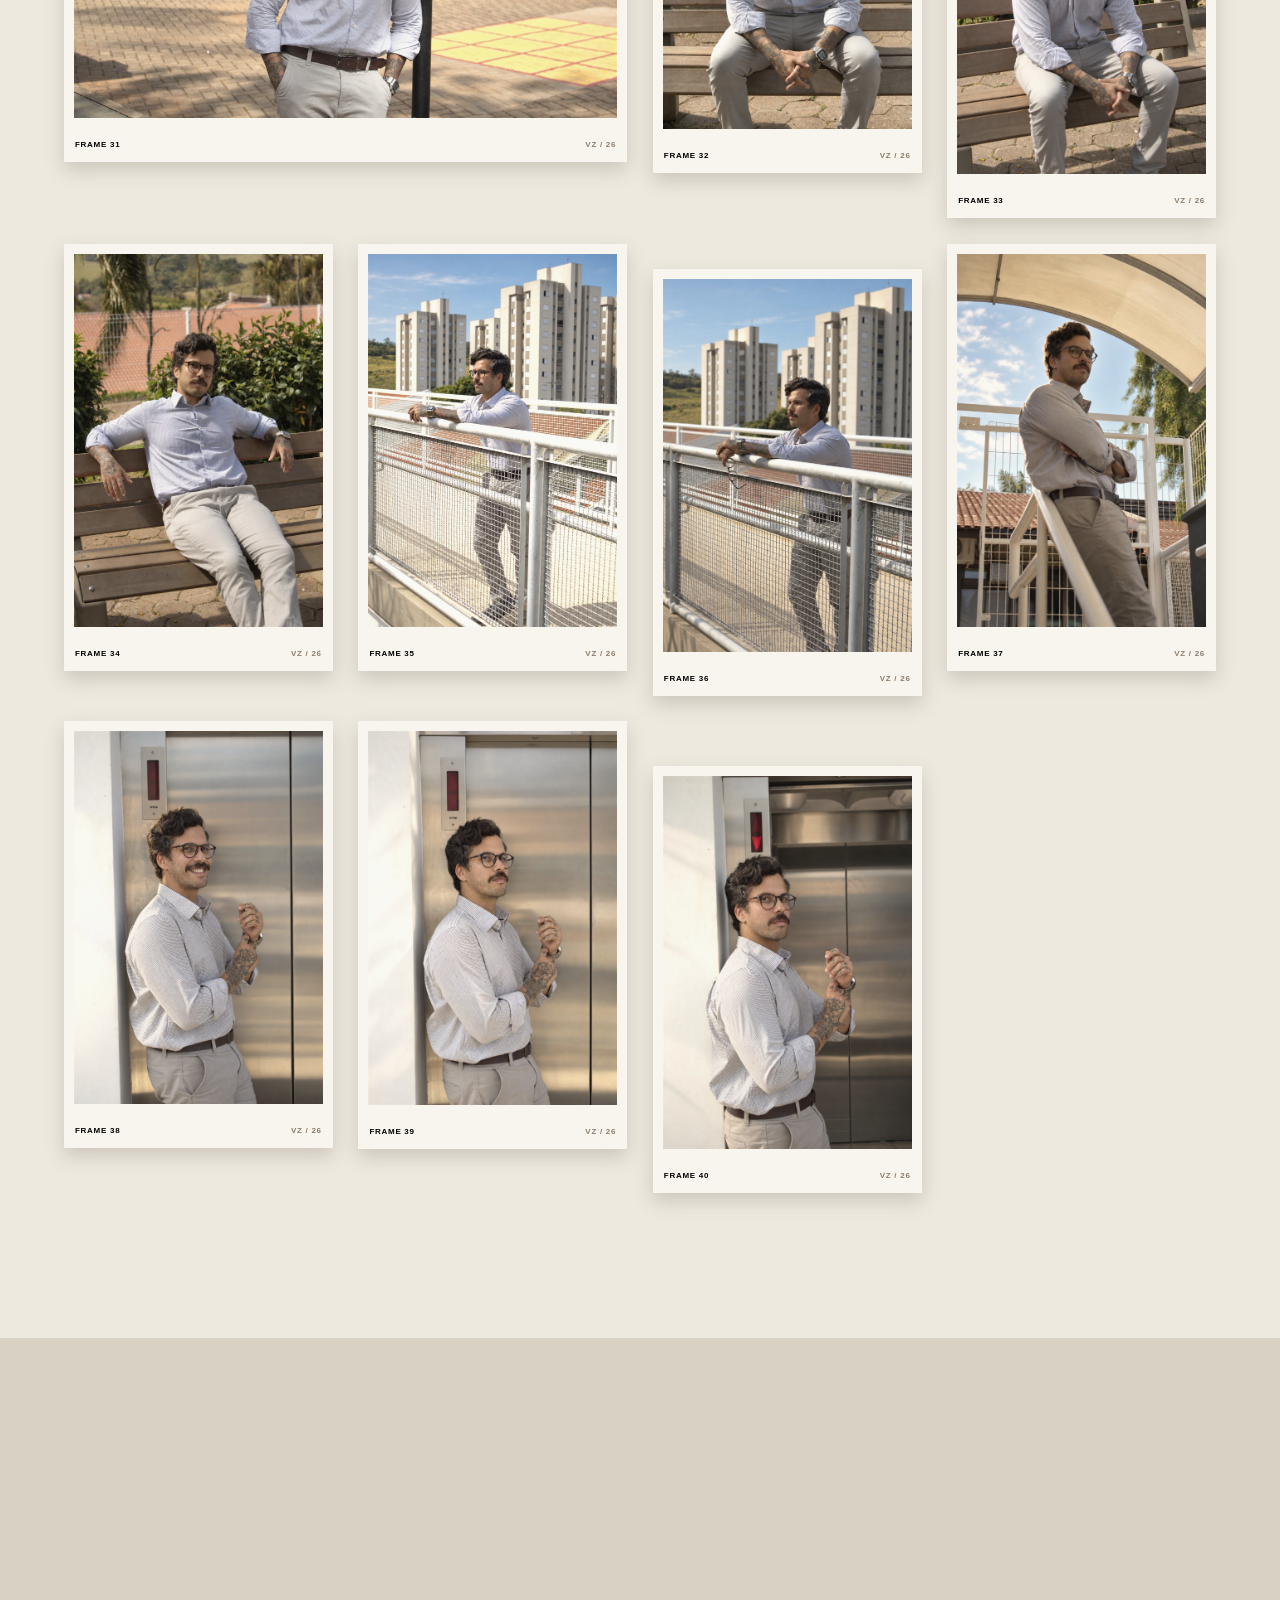
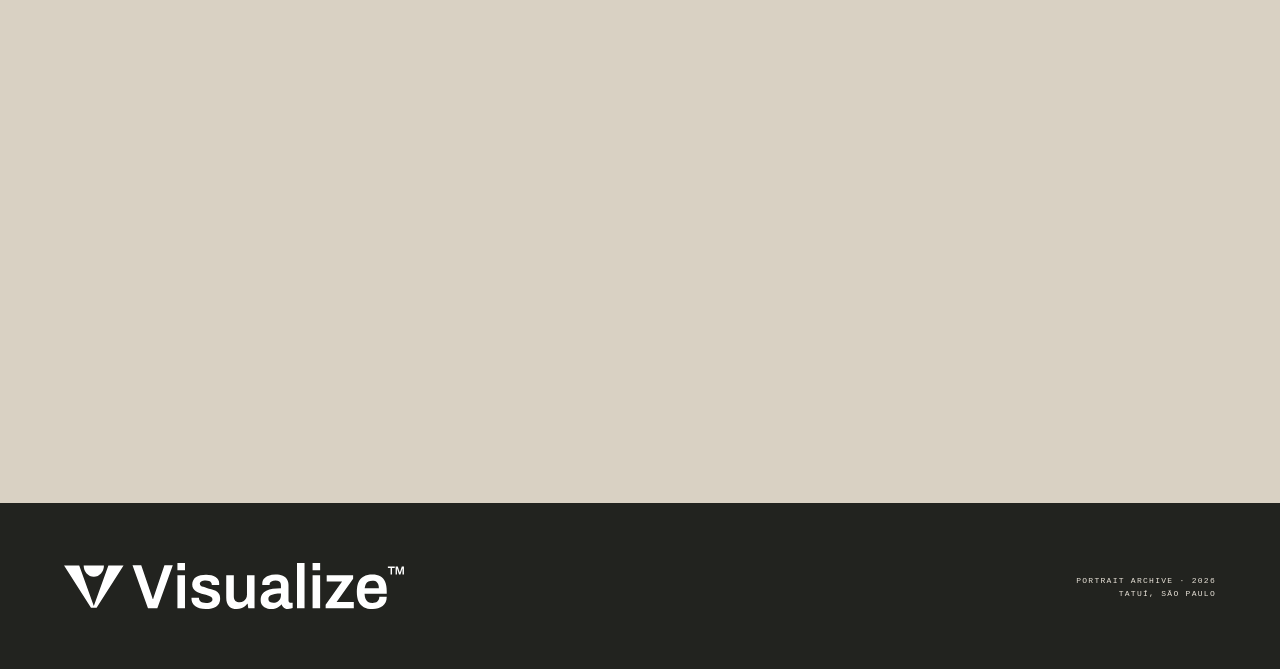
==== commit 082cf4cb: "up fonts" ====
--- a/lucas/lucas.html
+++ b/lucas/lucas.html
@@ -7,6 +7,9 @@
   <meta name="description" content="The Lucas — ensaio fotográfico vintage pela Visualize Studio.">
   <title>The Lucas — Visualize Fotografia</title>
   <link rel="icon" href="../assets/logo.svg" type="image/svg+xml">
+  <link rel="preload" href="../assets/georgia/georgia.ttf" as="font" type="font/ttf" crossorigin>
+  <link rel="preload" href="../assets/georgia/georgiai.ttf" as="font" type="font/ttf" crossorigin>
+  <link rel="stylesheet" href="../assets/fonts.css">
   <link rel="stylesheet" href="styles.css">
 </head>
 <body>
--- a/assets/fonts.css
+++ b/assets/fonts.css
@@ -0,0 +1,36 @@
+/* Caminhos relativos a assets/fonts.css. Arquivos servidos pelo próprio site. */
+@font-face {
+  font-family: "Visualize Georgia";
+  src: url("georgia/georgia.ttf") format("truetype");
+  font-weight: 400;
+  font-style: normal;
+  font-display: swap;
+}
+@font-face {
+  font-family: "Visualize Georgia";
+  src: url("georgia/georgiab.ttf") format("truetype");
+  font-weight: 700;
+  font-style: normal;
+  font-display: swap;
+}
+@font-face {
+  font-family: "Visualize Georgia";
+  src: url("georgia/georgiai.ttf") format("truetype");
+  font-weight: 400;
+  font-style: italic;
+  font-display: swap;
+}
+@font-face {
+  font-family: "Visualize Georgia";
+  src: url("georgia/georgiaz.ttf") format("truetype");
+  font-weight: 700;
+  font-style: italic;
+  font-display: swap;
+}
+@font-face {
+  font-family: "Visualize Impact";
+  src: url("Impact/impact.ttf") format("truetype");
+  font-weight: 400;
+  font-style: normal;
+  font-display: swap;
+}
--- a/lucas/styles.css
+++ b/lucas/styles.css
@@ -2,11 +2,11 @@
 *{box-sizing:border-box}html{scroll-behavior:smooth;background:var(--paper)}body{margin:0;background:var(--paper);color:var(--ink);font-family:"Courier New",monospace;overflow-x:hidden}body::before{content:"";position:fixed;z-index:100;inset:0;pointer-events:none;opacity:.23;mix-blend-mode:multiply;background-image:url("data:image/svg+xml,%3Csvg viewBox='0 0 180 180' xmlns='http://www.w3.org/2000/svg'%3E%3Cfilter id='n'%3E%3CfeTurbulence type='fractalNoise' baseFrequency='.78' numOctaves='4' stitchTiles='stitch'/%3E%3C/filter%3E%3Crect width='100%25' height='100%25' filter='url(%23n)' opacity='.19'/%3E%3C/svg%3E")}a{color:inherit;text-decoration:none}button,img,a{-webkit-user-select:none;user-select:none;-webkit-user-drag:none}.scroll-progress{position:fixed;z-index:140;left:0;top:0;width:100%;height:3px}.scroll-progress span{display:block;width:100%;height:100%;background:var(--faded);transform:scaleX(0);transform-origin:left}
 .world-entry{position:fixed;z-index:9999;inset:0;display:grid;place-items:center;background:#1c1b18;overflow:hidden;animation:entry-exit 1.65s ease forwards}.entry-photo{position:absolute;width:min(390px,65vw);aspect-ratio:.67;padding:12px 12px 65px;background:#eee9df;box-shadow:0 30px 80px #000;transform:rotate(-3deg);animation:develop 1.45s cubic-bezier(.4,0,.2,1) forwards}.entry-photo::before{content:"";display:block;width:100%;height:100%;background:url("../assets/covers/lucas.webp") center/cover;filter:sepia(.25)}.entry-flash{position:absolute;inset:0;background:white;animation:flash 1.1s ease forwards}.world-entry p{position:absolute;bottom:8%;padding:8px 12px;background:#e8e1d5;font-size:9px;font-weight:700;letter-spacing:.2em}.world-entry p span{color:var(--faded);margin-left:16px}.world-entry.is-finished{display:none}@keyframes develop{0%{transform:scale(.22) rotate(-10deg);filter:brightness(2) blur(8px)}55%{filter:brightness(1.1) blur(0)}100%{transform:scale(2.5) rotate(2deg);filter:brightness(.7) blur(3px)}}@keyframes flash{0%{opacity:1}12%{opacity:.15}25%{opacity:.8}45%,100%{opacity:0}}@keyframes entry-exit{0%,72%{opacity:1}100%{opacity:0;visibility:hidden}}
 .site-header{position:absolute;z-index:20;top:0;left:0;width:100%;display:grid;grid-template-columns:1fr auto 1fr;align-items:center;padding:25px var(--pad);font-size:9px;font-weight:700;letter-spacing:.17em}.back-link{display:flex;gap:9px;align-items:center}.brand img{display:block;width:116px;filter:brightness(.15)}.roll-id{justify-self:end}
-.hero{position:relative;min-height:1180px;padding:150px var(--pad) 90px;background:radial-gradient(circle at 52% 30%,#e9e3d9 0,#d6cdbf 55%,#b8ad9d 100%);overflow:hidden}.hero::before{content:"03";position:absolute;right:-.04em;top:-.18em;font:400 min(70vw,850px)/1 Georgia,serif;color:rgba(255,255,255,.17)}.hero-copy{position:relative;z-index:2;display:grid;grid-template-columns:1fr 2fr 1fr;align-items:end}.eyebrow{align-self:start;margin:8px 0 0;font-size:9px;font-weight:700;letter-spacing:.2em}.hero h1{margin:0;font:400 clamp(92px,16vw,245px)/.69 Georgia,serif;letter-spacing:-.07em}.hero h1 em{color:var(--faded);font-style:italic}.hero-note{margin:0 0 9px;font-family:Georgia,serif;font-size:14px;font-style:italic;line-height:1.5}
+.hero{position:relative;min-height:1180px;padding:150px var(--pad) 90px;background:radial-gradient(circle at 52% 30%,#e9e3d9 0,#d6cdbf 55%,#b8ad9d 100%);overflow:hidden}.hero::before{content:"03";position:absolute;right:-.04em;top:-.18em;font:400 min(70vw,850px)/1 "Visualize Georgia",Georgia,serif;color:rgba(255,255,255,.17)}.hero-copy{position:relative;z-index:2;display:grid;grid-template-columns:1fr 2fr 1fr;align-items:end}.eyebrow{align-self:start;margin:8px 0 0;font-size:9px;font-weight:700;letter-spacing:.2em}.hero h1{margin:0;font:400 clamp(92px,16vw,245px)/.69 "Visualize Georgia",Georgia,serif;letter-spacing:-.07em}.hero h1 em{color:var(--faded);font-style:italic}.hero-note{margin:0 0 9px;font-family:"Visualize Georgia",Georgia,serif;font-size:14px;font-style:italic;line-height:1.5}
 .contact-board{position:relative;width:min(1080px,96vw);height:675px;margin:105px auto 0;padding:20px;background:#bdb5a8;box-shadow:0 28px 60px #443b3066;transform:rotate(.35deg);isolation:isolate}.contact-board::before{content:"";position:absolute;inset:0;z-index:-1;background:linear-gradient(110deg,#fff2,transparent 30%),repeating-linear-gradient(90deg,transparent 0 119px,#675d5112 120px)}.instant{position:absolute;margin:0;padding:9px 9px 37px;background:#f1eee6;box-shadow:0 8px 15px #332b2466;transition:transform .4s ease,filter .4s ease}.instant:hover{z-index:12;transform:rotate(0) scale(1.06)!important;filter:saturate(1.08)}.instant img{display:block;width:100%;height:100%;object-fit:cover;filter:sepia(.11) contrast(.94)}.instant figcaption{position:absolute;bottom:12px;left:10px;font-size:8px;font-weight:700;letter-spacing:.1em}.p1{left:3%;top:5%;width:190px;height:275px;transform:rotate(-3deg)}.p2{left:22%;top:3%;width:190px;height:275px;transform:rotate(2deg)}.p3{left:41%;top:7%;width:240px;height:190px;transform:rotate(-1deg)}.p4{right:17%;top:2%;width:185px;height:275px;transform:rotate(3deg)}.p5{right:2%;top:25%;width:235px;height:185px;transform:rotate(-4deg)}.p6{left:5%;bottom:3%;width:190px;height:275px;transform:rotate(3deg)}.p7{left:27%;bottom:2%;width:188px;height:275px;transform:rotate(-2deg)}.p8{left:49%;bottom:4%;width:190px;height:275px;transform:rotate(2deg)}.p9{right:10%;bottom:1%;width:190px;height:275px;transform:rotate(-3deg)}.archive-stamp{position:absolute;z-index:15;left:44%;top:43%;padding:10px;border:3px double var(--faded);color:var(--faded);font-size:12px;font-weight:700;line-height:1.05;text-align:center;transform:rotate(-8deg);opacity:.8}.scroll-cue{display:flex;justify-content:center;align-items:center;gap:16px;margin:60px auto 0;width:max-content;font-size:9px;font-weight:700;letter-spacing:.18em}.scroll-cue span{font-size:18px}
-.interlude{position:relative;display:grid;grid-template-columns:1fr 3fr 1fr;gap:30px;align-items:start;padding:150px var(--pad);background:#32342f;color:#eee9df}.index{margin:0;font-size:9px;font-weight:700;letter-spacing:.18em}.interlude blockquote{margin:0;font:italic clamp(48px,7.5vw,112px)/1.04 Georgia,serif;letter-spacing:-.04em}.hand-note{justify-self:end;color:#c4b9a8;font:italic 16px/1.6 Georgia,serif;transform:rotate(-4deg)}
-.archive{padding:145px var(--pad);background:var(--paper-light)}.archive-heading{display:grid;grid-template-columns:1fr 2.5fr 1fr;gap:30px;align-items:end;margin-bottom:80px}.archive-heading>div>p:last-child,.archive-heading>span{font-size:9px;line-height:1.6;letter-spacing:.1em}.archive-heading h2,.last-note h2{margin:0;font:400 clamp(76px,12vw,175px)/.73 Georgia,serif;letter-spacing:-.07em}.archive-heading h2 em,.last-note h2 em{font-style:italic;color:var(--faded)}.archive-heading>span{justify-self:end}
-.contact-grid{display:grid;grid-template-columns:repeat(4,1fr);gap:clamp(13px,2vw,30px);align-items:start}.frame{position:relative;margin:0;padding:10px 10px 44px;border:0;background:#f8f5ee;box-shadow:0 8px 18px #544b3e38;cursor:zoom-in;transform:rotate(var(--rotation));transition:transform .45s ease,box-shadow .45s ease}.frame.landscape{grid-column:span 2}.frame:nth-child(7n){margin-top:45px}.frame:nth-child(9n+2){margin-top:25px}.frame:hover{z-index:4;transform:rotate(0) translateY(-8px) scale(1.025);box-shadow:0 18px 32px #41392e55}.frame img{display:block;width:100%;aspect-ratio:.667;object-fit:cover;filter:sepia(.12) saturate(.86) contrast(.95);transition:filter .4s}.frame.landscape img{aspect-ratio:1.5}.frame:hover img{filter:none}.frame-meta{position:absolute;left:11px;right:11px;bottom:13px;display:flex;justify-content:space-between;font-size:8px;font-weight:700;letter-spacing:.09em}.frame-meta span:last-child{color:#8d7e6d}.divider-card{grid-column:span 2;aspect-ratio:1.5;padding:clamp(24px,4vw,65px);display:flex;flex-direction:column;justify-content:space-between;background:var(--faded);color:#f5eee3;transform:rotate(-1deg);box-shadow:0 10px 25px #4d403666}.divider-card strong{font:italic clamp(34px,5vw,74px)/.9 Georgia,serif}.divider-card small{font-size:8px;letter-spacing:.18em}
+.interlude{position:relative;display:grid;grid-template-columns:1fr 3fr 1fr;gap:30px;align-items:start;padding:150px var(--pad);background:#32342f;color:#eee9df}.index{margin:0;font-size:9px;font-weight:700;letter-spacing:.18em}.interlude blockquote{margin:0;font:italic clamp(48px,7.5vw,112px)/1.04 "Visualize Georgia",Georgia,serif;letter-spacing:-.04em}.hand-note{justify-self:end;color:#c4b9a8;font:italic 16px/1.6 "Visualize Georgia",Georgia,serif;transform:rotate(-4deg)}
+.archive{padding:145px var(--pad);background:var(--paper-light)}.archive-heading{display:grid;grid-template-columns:1fr 2.5fr 1fr;gap:30px;align-items:end;margin-bottom:80px}.archive-heading>div>p:last-child,.archive-heading>span{font-size:9px;line-height:1.6;letter-spacing:.1em}.archive-heading h2,.last-note h2{margin:0;font:400 clamp(76px,12vw,175px)/.73 "Visualize Georgia",Georgia,serif;letter-spacing:-.07em}.archive-heading h2 em,.last-note h2 em{font-style:italic;color:var(--faded)}.archive-heading>span{justify-self:end}
+.contact-grid{display:grid;grid-template-columns:repeat(4,1fr);gap:clamp(13px,2vw,30px);align-items:start}.frame{position:relative;margin:0;padding:10px 10px 44px;border:0;background:#f8f5ee;box-shadow:0 8px 18px #544b3e38;cursor:zoom-in;transform:rotate(var(--rotation));transition:transform .45s ease,box-shadow .45s ease}.frame.landscape{grid-column:span 2}.frame:nth-child(7n){margin-top:45px}.frame:nth-child(9n+2){margin-top:25px}.frame:hover{z-index:4;transform:rotate(0) translateY(-8px) scale(1.025);box-shadow:0 18px 32px #41392e55}.frame img{display:block;width:100%;aspect-ratio:.667;object-fit:cover;filter:sepia(.12) saturate(.86) contrast(.95);transition:filter .4s}.frame.landscape img{aspect-ratio:1.5}.frame:hover img{filter:none}.frame-meta{position:absolute;left:11px;right:11px;bottom:13px;display:flex;justify-content:space-between;font-size:8px;font-weight:700;letter-spacing:.09em}.frame-meta span:last-child{color:#8d7e6d}.divider-card{grid-column:span 2;aspect-ratio:1.5;padding:clamp(24px,4vw,65px);display:flex;flex-direction:column;justify-content:space-between;background:var(--faded);color:#f5eee3;transform:rotate(-1deg);box-shadow:0 10px 25px #4d403666}.divider-card strong{font:italic clamp(34px,5vw,74px)/.9 "Visualize Georgia",Georgia,serif}.divider-card small{font-size:8px;letter-spacing:.18em}
 .last-note{min-height:85vh;padding:150px var(--pad);display:flex;flex-direction:column;justify-content:center;background:#b7ad9f}.last-note>span{font-size:9px;font-weight:700;letter-spacing:.2em}.last-note h2{margin:45px 0}.last-note a{align-self:flex-end;padding-bottom:7px;border-bottom:1px solid;font-size:9px;font-weight:700;letter-spacing:.15em}footer{display:flex;justify-content:space-between;align-items:flex-end;padding:60px var(--pad);background:#22231f;color:#e9e3d9}footer img{width:min(340px,46vw);filter:brightness(0) invert(1)}footer p{text-align:right;font-size:8px;line-height:1.7;letter-spacing:.16em}
 .reveal{opacity:0;transform:translateY(35px);transition:opacity .8s ease,transform .8s ease}.reveal.is-visible{opacity:1;transform:none}.sound-control{position:fixed;z-index:160;right:20px;bottom:20px;display:flex;align-items:center;gap:12px;padding:10px 13px;border:1px solid #f4eee766;border-radius:3px;background:#272620dd;color:#f3ede3;box-shadow:0 10px 28px #0006;backdrop-filter:blur(14px)}.sound-control button{display:flex;align-items:center;gap:9px;padding:0;border:0;background:transparent;color:inherit;cursor:pointer}.sound-control button>span:last-child{font:700 8px/1 "Courier New",monospace;letter-spacing:.13em}.sound-control input{width:78px;height:3px;accent-color:var(--faded)}.sound-icon{display:flex;align-items:center;gap:2px;height:15px}.sound-icon i{display:block;width:2px;height:5px;background:#d2b8a5;animation:wave .7s ease-in-out infinite alternate;animation-play-state:paused}.sound-icon i:nth-child(2){height:12px;animation-delay:-.2s}.sound-icon i:nth-child(3){height:8px;animation-delay:-.4s}.sound-control.is-playing .sound-icon i{animation-play-state:running}@keyframes wave{to{height:15px}}.youtube-player{position:fixed;left:-100px;top:-100px;width:1px;height:1px;overflow:hidden}
 .lightbox{width:100vw;max-width:none;height:100vh;max-height:none;margin:0;padding:25px;border:0;background:#1b1a17f7;color:#eee9df;overflow:hidden}.lightbox::backdrop{background:#111}.lightbox[open]{display:grid;grid-template-columns:75px 1fr 75px;align-items:center}.lightbox figure{height:calc(100vh - 50px);margin:0;display:flex;flex-direction:column;align-items:center;justify-content:center}.lightbox figure img{max-width:100%;max-height:calc(100% - 45px);object-fit:contain;padding:10px;background:#eee9df;box-shadow:0 15px 50px #000}.lightbox figcaption{width:min(100%,820px);display:flex;justify-content:space-between;padding-top:13px;font-size:8px;letter-spacing:.13em}.lightbox button{border:0;background:transparent;color:inherit;cursor:pointer}.close{position:absolute;right:22px;top:12px;font-size:32px}.nav{font-size:27px}.nav:hover,.close:hover{color:#c99f8d}
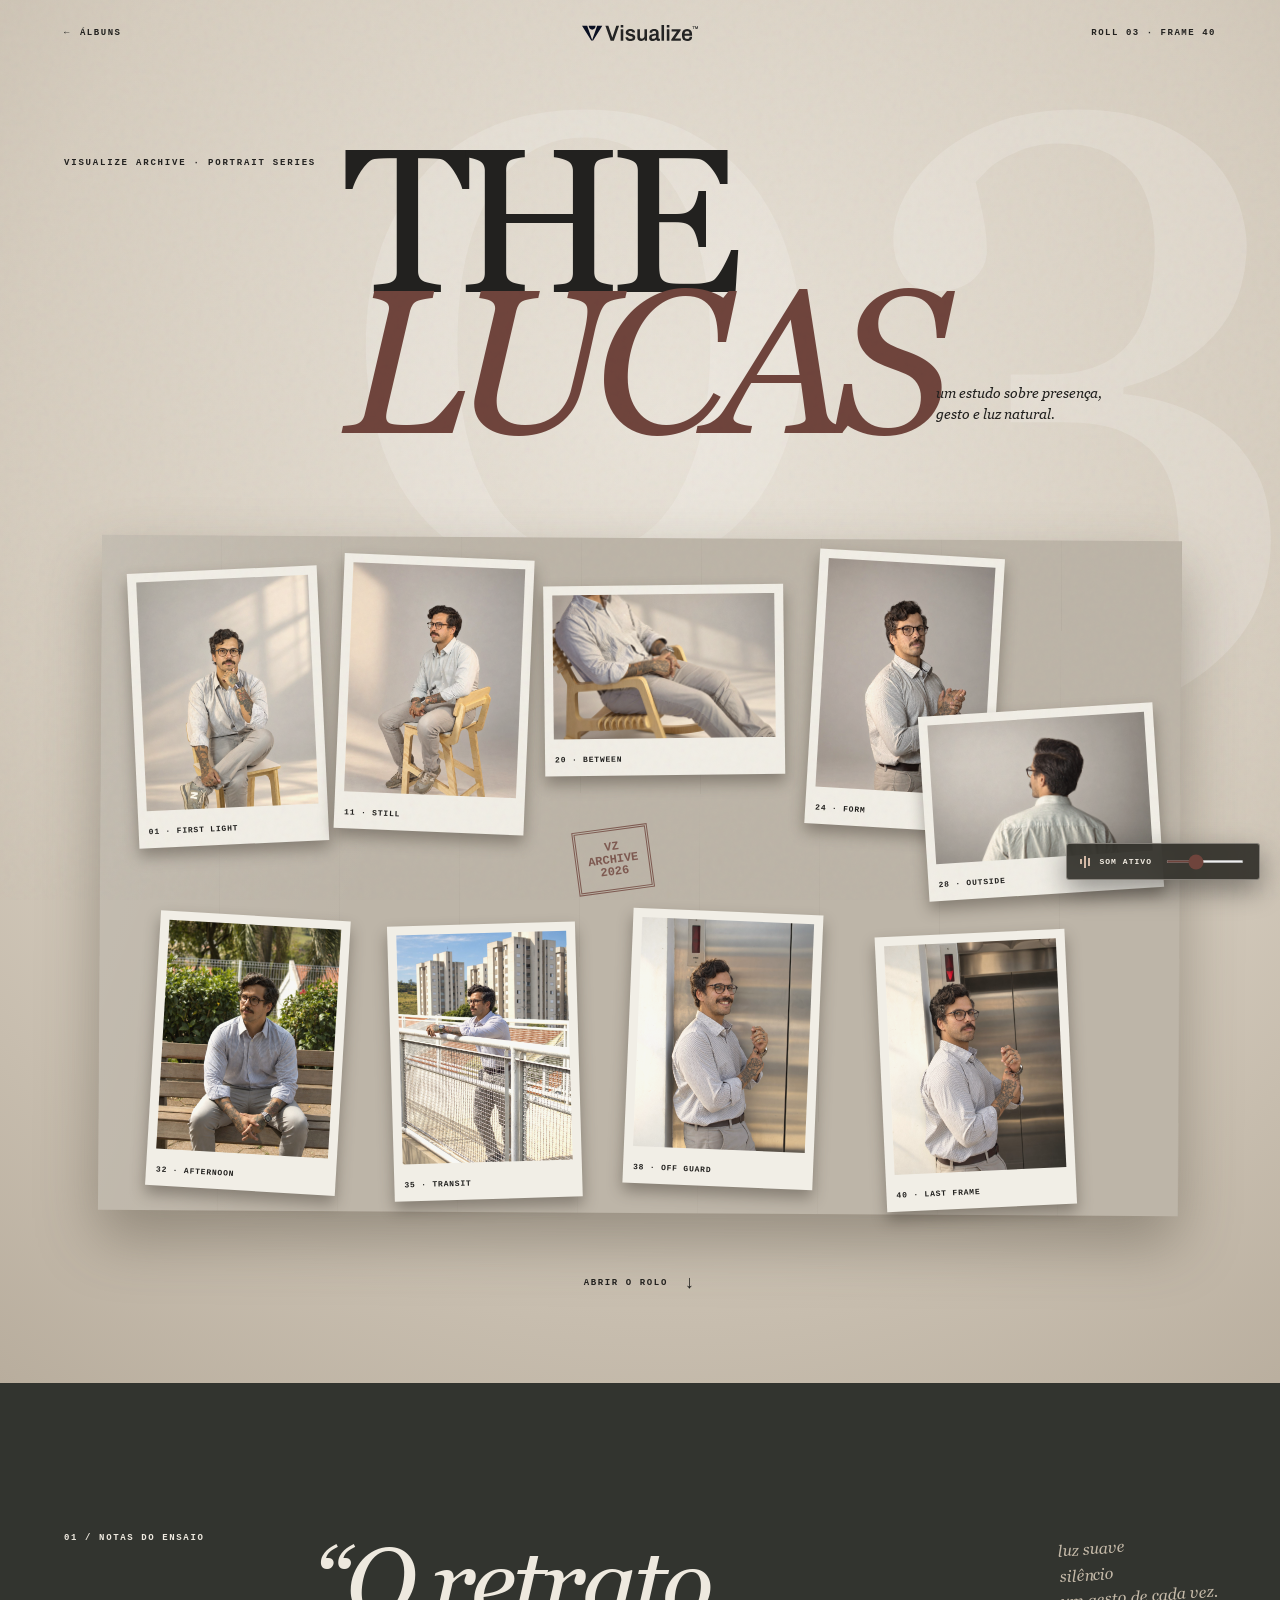
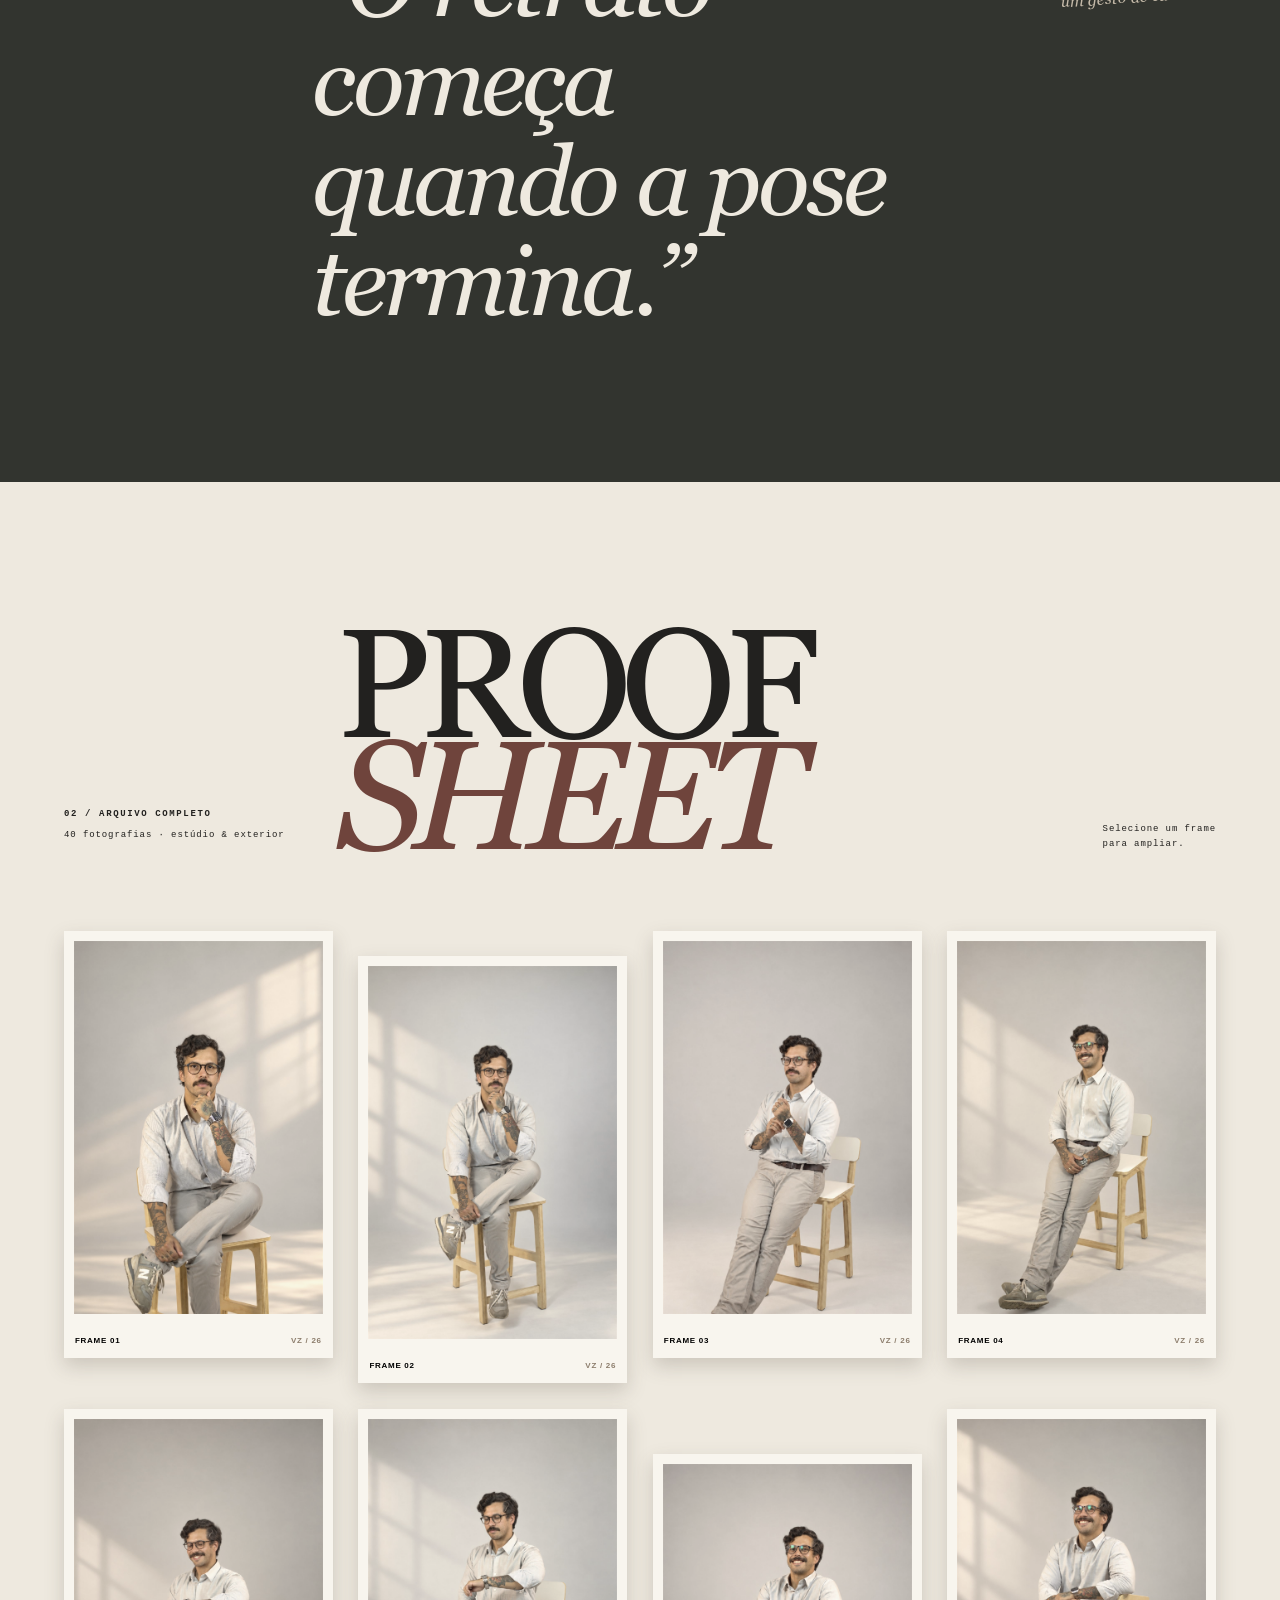
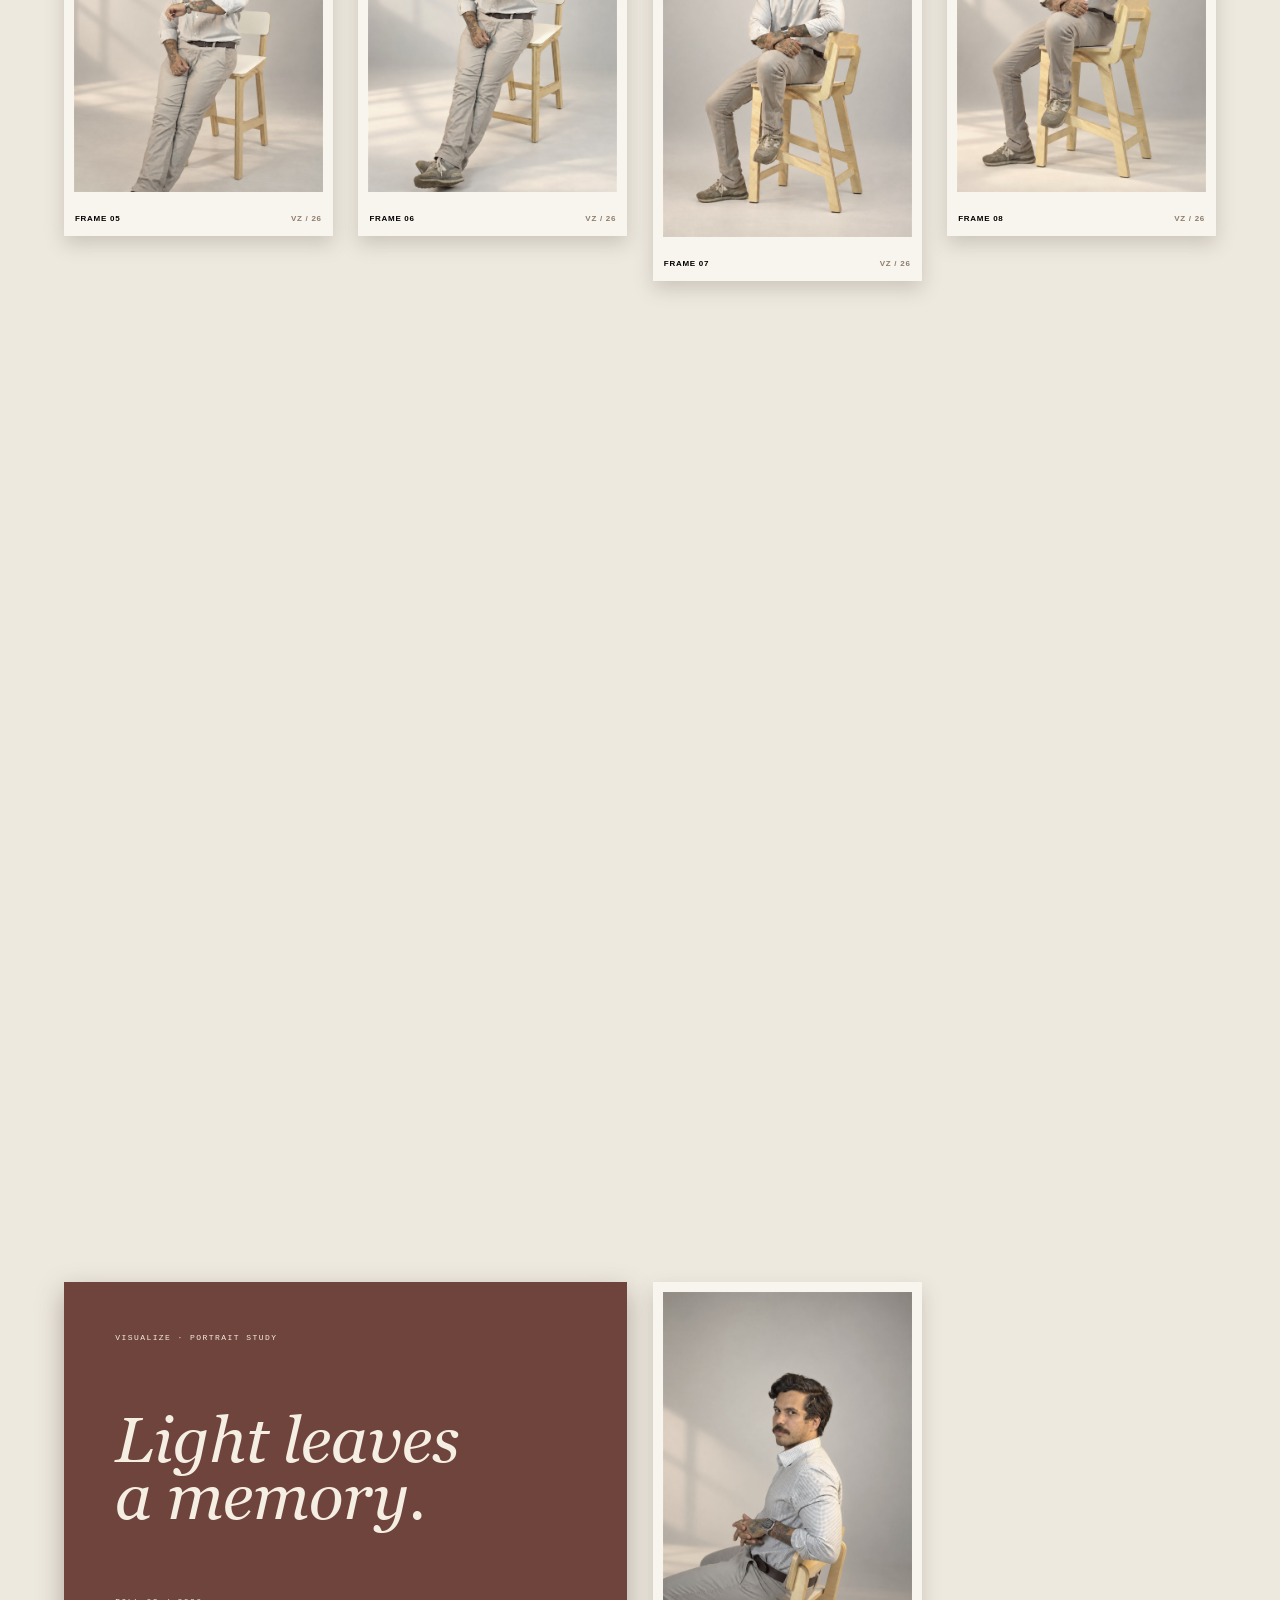
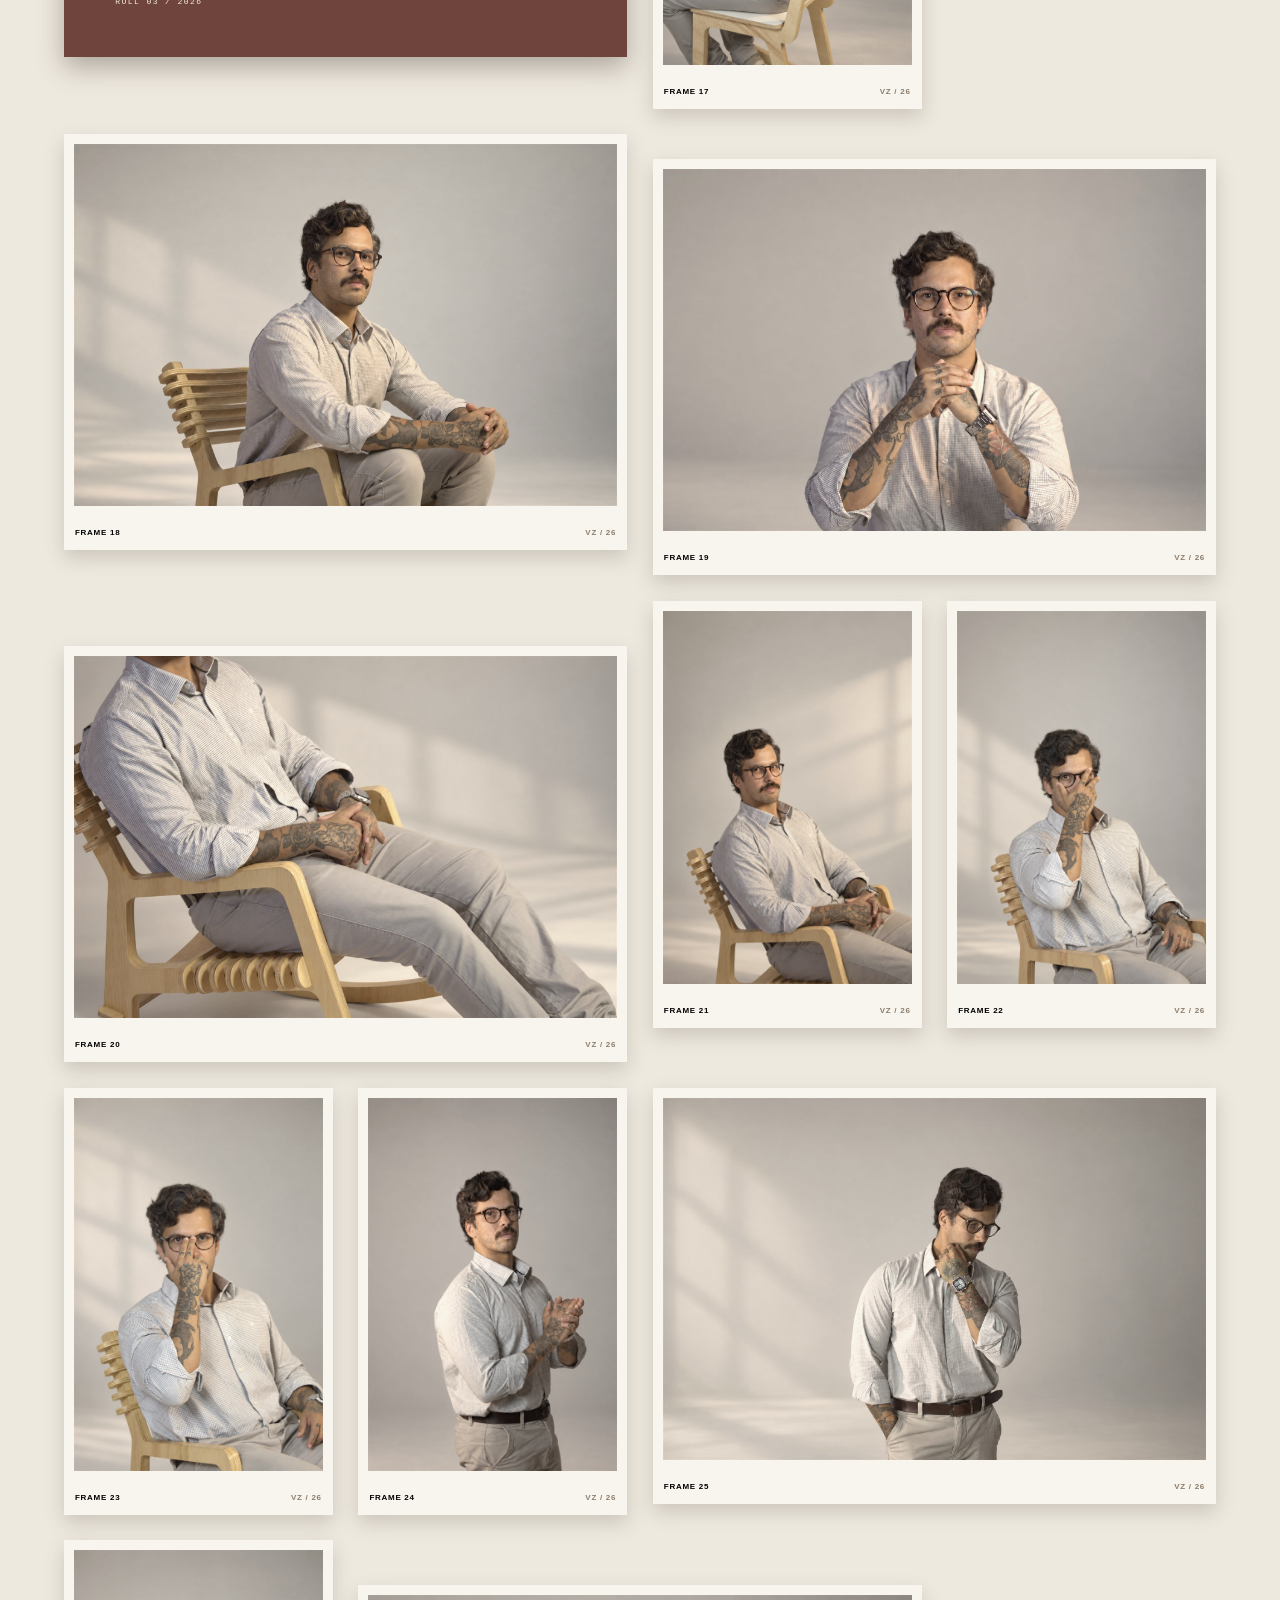
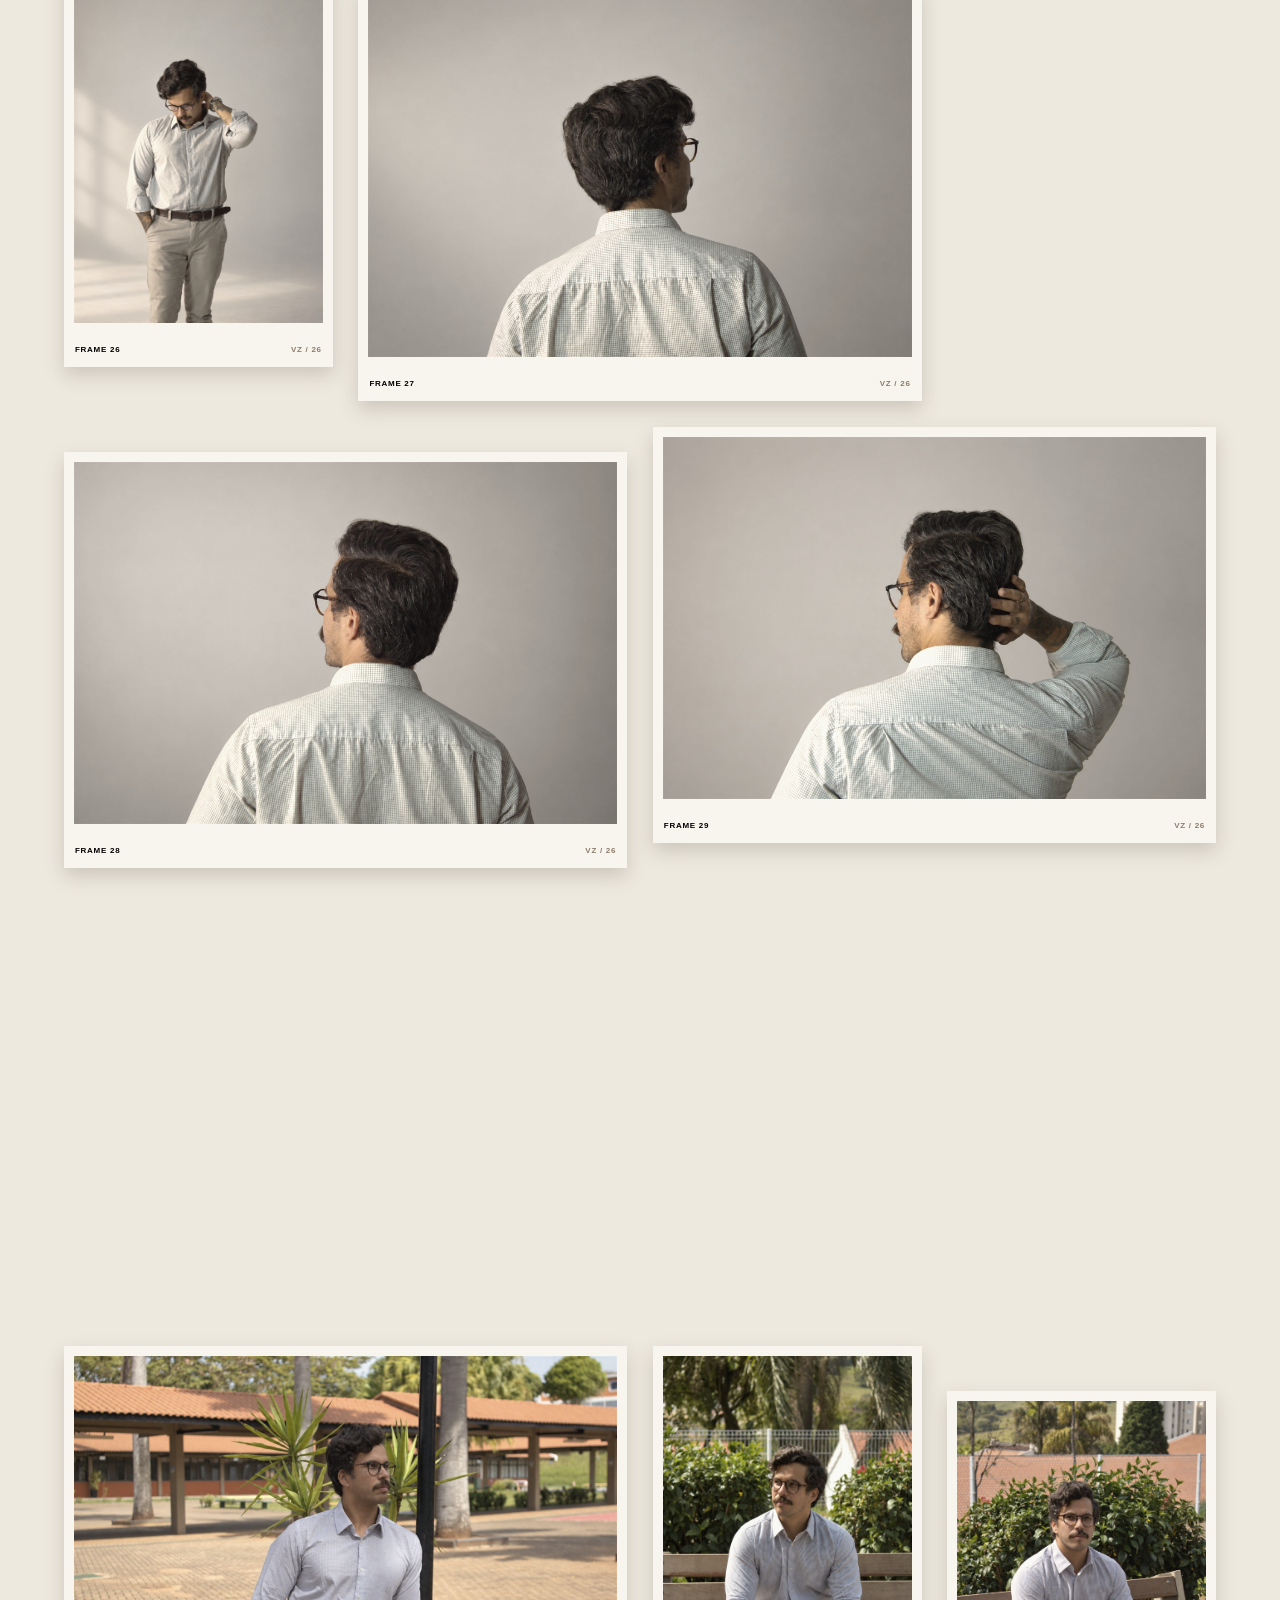
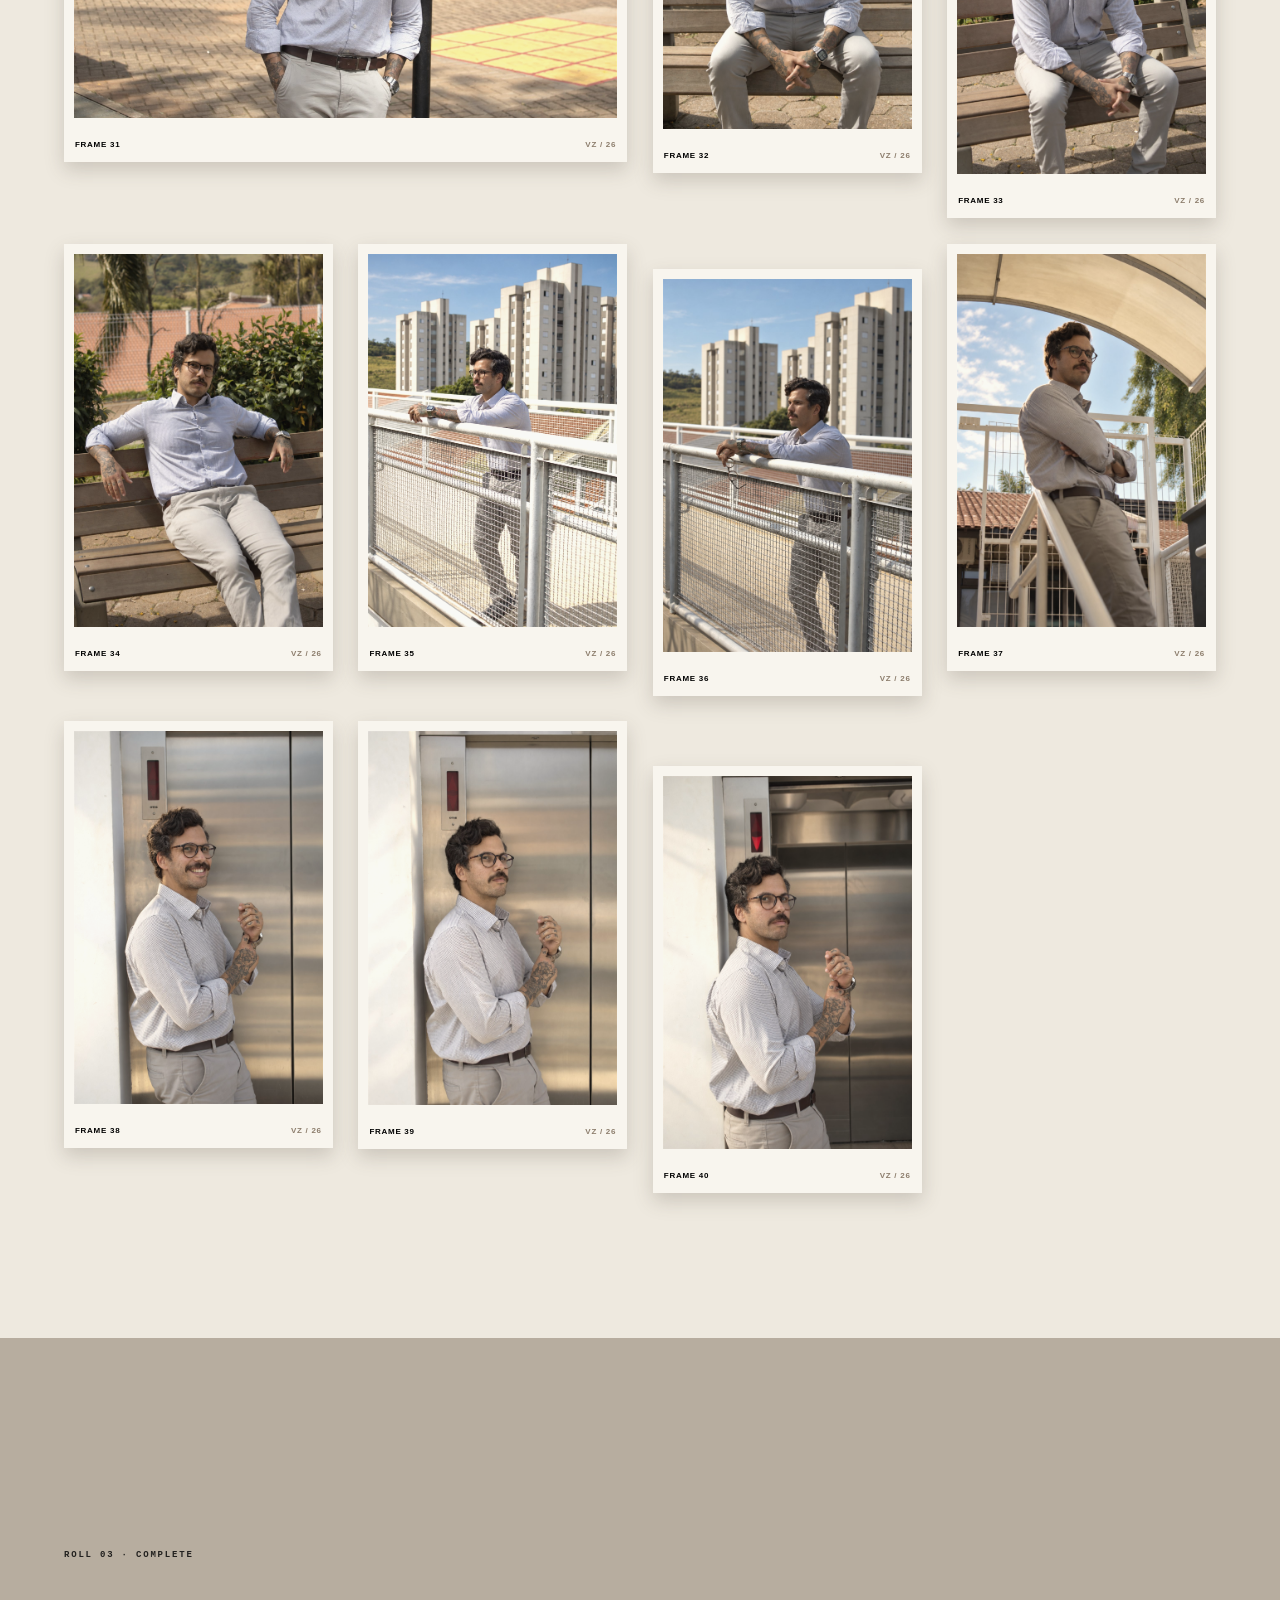
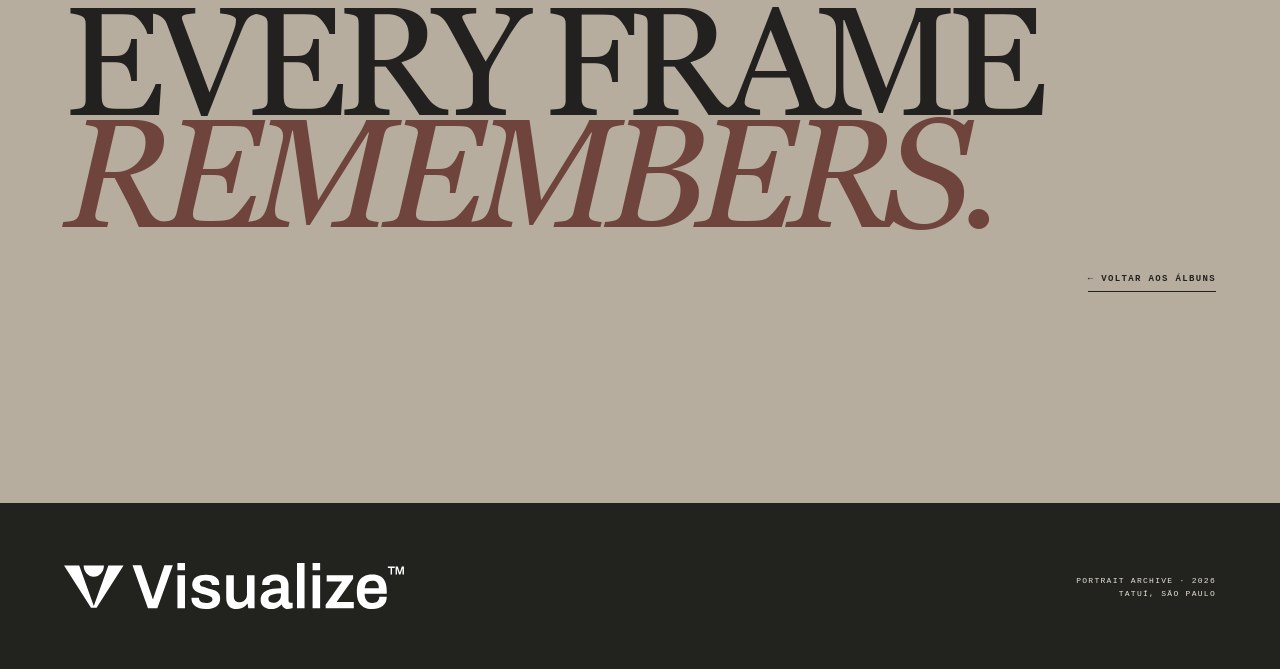
==== commit bd562ed5: "download add" ====
--- a/lucas/lucas.html
+++ b/lucas/lucas.html
@@ -82,6 +82,10 @@
   <div id="youtube-player" class="youtube-player" aria-hidden="true"></div>
 
   <dialog class="lightbox" id="lightbox" aria-label="Visualização ampliada">
+    <a class="lightbox-download" id="lightbox-download" download>
+      <svg viewBox="0 0 24 24" fill="none" stroke="currentColor" stroke-width="1.7" stroke-linecap="round" stroke-linejoin="round" aria-hidden="true"><path d="M12 3v12m-5-5 5 5 5-5M5 16v5h14v-5"/></svg>
+      <span>BAIXAR FOTO</span>
+    </a>
     <button class="close" type="button" aria-label="Fechar">×</button>
     <button class="nav previous" type="button" aria-label="Foto anterior">←</button>
     <figure><img src="" alt=""><figcaption><span id="lightbox-count"></span><strong>THE LUCAS · VISUALIZE ARCHIVE</strong></figcaption></figure>
--- a/lucas/styles.css
+++ b/lucas/styles.css
@@ -13,3 +13,14 @@
 @media(max-width:900px){.hero-copy,.archive-heading,.interlude{grid-template-columns:1fr}.hero-note{margin-top:30px}.contact-board{height:600px}.p1,.p6{left:-3%}.p2{left:18%}.p3{left:38%}.p4{right:12%}.p5{right:-5%}.p7{left:24%}.p8{left:48%}.p9{right:2%}.interlude blockquote{margin-top:50px}.hand-note{justify-self:start}.archive-heading>span{justify-self:start}.contact-grid{grid-template-columns:repeat(3,1fr)}}
 @media(max-width:640px){.site-header{padding-top:19px}.brand img{width:92px}.roll-id{font-size:7px}.back-link span{display:none}.hero{min-height:1020px;padding-top:120px}.hero-copy{display:block}.hero h1{margin-top:30px;font-size:28vw}.contact-board{width:116vw;height:610px;margin-left:-13vw;margin-top:75px}.p1{left:4%;top:5%;width:140px;height:210px}.p2{left:37%;top:2%;width:145px;height:215px}.p3{right:1%;left:auto;top:12%;width:180px;height:145px}.p4{left:5%;top:38%;width:145px;height:215px}.p5{display:none}.p6{left:38%;bottom:5%;width:145px;height:215px}.p7{display:none}.p8{right:2%;left:auto;bottom:20%;width:145px;height:215px}.p9{right:9%;bottom:-4%;width:140px;height:205px}.archive-stamp{left:38%;top:38%}.interlude,.archive,.last-note{padding-top:100px;padding-bottom:100px}.interlude blockquote{font-size:13vw}.archive-heading h2{font-size:24vw}.contact-grid{grid-template-columns:repeat(2,1fr);gap:10px}.frame,.frame.landscape{grid-column:span 1;padding:6px 6px 33px}.frame.landscape img{aspect-ratio:1.5}.frame:nth-child(7n),.frame:nth-child(9n+2){margin-top:25px}.frame-meta{bottom:10px;font-size:6px}.divider-card{grid-column:span 2;aspect-ratio:2;padding:25px}.last-note h2{font-size:17vw}.sound-control{right:11px;bottom:11px;padding:9px}.sound-control input{width:56px}.lightbox{padding:12px}.lightbox[open]{grid-template-columns:35px 1fr 35px}.lightbox figure{height:calc(100vh - 24px)}.lightbox figcaption{font-size:6px}.close{right:10px;top:3px}footer p{font-size:6px}}
 @media(prefers-reduced-motion:reduce){html{scroll-behavior:auto}.reveal{opacity:1;transform:none;transition:none}.world-entry{animation:entry-exit .25s linear forwards}.entry-photo,.entry-flash{animation:none}}
+
+/* Download do próprio JPG, sem conversão ou alteração de qualidade. */
+.lightbox{height:100dvh;padding-top:64px;padding-bottom:20px}
+.lightbox figure{height:calc(100dvh - 84px);min-width:0}
+.lightbox figure img{min-height:0;flex-shrink:1}
+.lightbox figcaption{gap:10px;flex-wrap:wrap}
+.lightbox-download{position:absolute;top:12px;left:20px;display:inline-flex;align-items:center;gap:10px;min-height:44px;padding:10px 14px;border:1px solid currentColor;border-radius:4px;color:inherit;background:rgba(20,20,20,.85);font:700 10px/1.2 Arial,sans-serif;letter-spacing:.12em;text-decoration:none;cursor:pointer}
+.lightbox-download svg{width:18px;height:18px;flex-shrink:0}
+.lightbox-download:hover{background:rgba(255,255,255,.15)}
+.lightbox-download:focus-visible{outline:2px solid currentColor;outline-offset:4px}
+@media(max-width:640px){.lightbox{padding-top:64px;padding-bottom:14px}.lightbox figure{height:calc(100dvh - 78px)}.lightbox-download{top:8px;left:12px;padding:10px 12px;font-size:9px}}
